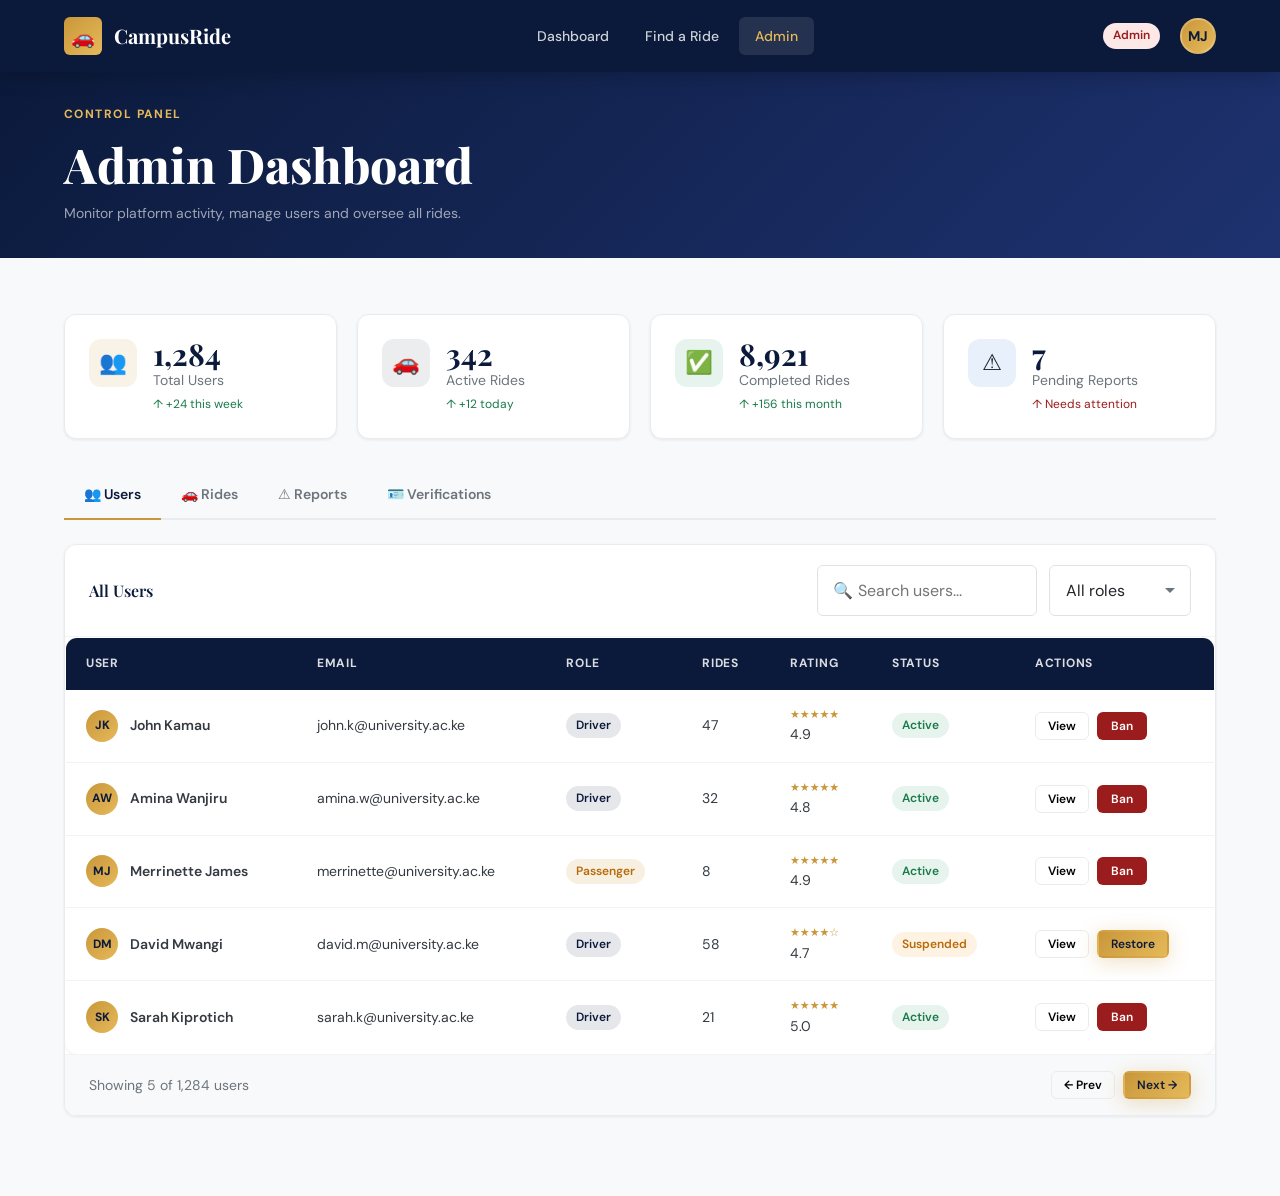
==== frontend/admin.html @ 81ff0c65 "Member 2: Add admin, ai-assistant pages and SVG assets" ====
<!doctype html>
<html lang="en">
  <head>
    <meta charset="UTF-8" />
    <meta name="viewport" content="width=device-width, initial-scale=1.0" />
    <title>Admin Panel — CampusRide</title>
    <link rel="stylesheet" href="css/base.css" />
    <link rel="stylesheet" href="css/components.css" />
    <link rel="stylesheet" href="css/pages.css" />
  </head>
  <body>
    <!-- NAVBAR -->
    <nav class="navbar solid" id="navbar">
      <div class="container nav-inner">
        <a href="index.html" class="nav-logo">
          <div class="nav-logo-icon">🚗</div>
          CampusRide
        </a>
        <div class="nav-links" id="navLinks">
          <a href="dashboard.html" class="nav-link">Dashboard</a>
          <a href="find-ride.html" class="nav-link">Find a Ride</a>
          <a href="admin.html" class="nav-link active">Admin</a>
        </div>
        <div class="nav-actions">
          <span class="badge badge-danger" style="margin-right: var(--space-2)"
            >Admin</span
          >
          <a href="profile.html" class="nav-avatar">MJ</a>
          <button class="nav-toggle" id="navToggle">
            <span></span><span></span><span></span>
          </button>
        </div>
      </div>
    </nav>

    <div
      style="
        padding-top: var(--nav-h);
        background: var(--gray-50);
        min-height: 100vh;
        padding-bottom: 80px;
      "
    >
      <!-- Admin Header -->
      <div class="admin-header">
        <div class="container">
          <p class="section-eyebrow" style="color: var(--gold-light)">
            Control Panel
          </p>
          <h1 style="color: var(--white); margin-bottom: var(--space-2)">
            Admin Dashboard
          </h1>
          <p style="color: rgba(255, 255, 255, 0.6); font-size: var(--text-sm)">
            Monitor platform activity, manage users and oversee all rides.
          </p>
        </div>
      </div>

      <div class="container" style="padding-top: var(--space-6)">
        <!-- Admin Stats -->
        <div class="admin-stats">
          <div class="stat-card animate-fade-up">
            <div class="stat-card-icon gold">👥</div>
            <div>
              <div class="stat-number">1,284</div>
              <div class="stat-label">Total Users</div>
              <div
                style="
                  font-size: var(--text-xs);
                  color: var(--success);
                  margin-top: 4px;
                "
              >
                ↑ +24 this week
              </div>
            </div>
          </div>
          <div class="stat-card animate-fade-up delay-1">
            <div class="stat-card-icon navy">🚗</div>
            <div>
              <div class="stat-number">342</div>
              <div class="stat-label">Active Rides</div>
              <div
                style="
                  font-size: var(--text-xs);
                  color: var(--success);
                  margin-top: 4px;
                "
              >
                ↑ +12 today
              </div>
            </div>
          </div>
          <div class="stat-card animate-fade-up delay-2">
            <div class="stat-card-icon green">✅</div>
            <div>
              <div class="stat-number">8,921</div>
              <div class="stat-label">Completed Rides</div>
              <div
                style="
                  font-size: var(--text-xs);
                  color: var(--success);
                  margin-top: 4px;
                "
              >
                ↑ +156 this month
              </div>
            </div>
          </div>
          <div class="stat-card animate-fade-up delay-3">
            <div class="stat-card-icon blue">⚠️</div>
            <div>
              <div class="stat-number">7</div>
              <div class="stat-label">Pending Reports</div>
              <div
                style="
                  font-size: var(--text-xs);
                  color: var(--danger);
                  margin-top: 4px;
                "
              >
                ↑ Needs attention
              </div>
            </div>
          </div>
        </div>

        <!-- Tabs -->
        <div class="tabs" style="margin-bottom: var(--space-6)">
          <button class="tab-btn active" id="tabUsers">👥 Users</button>
          <button class="tab-btn" id="tabRides">🚗 Rides</button>
          <button class="tab-btn" id="tabReports">⚠️ Reports</button>
          <button class="tab-btn" id="tabVerifications">
            🪪 Verifications
          </button>
        </div>

        <!-- USERS TABLE -->
        <div id="panelUsers">
          <div class="card animate-fade-up">
            <div class="card-header">
              <h3 style="font-size: var(--text-base); color: var(--navy)">
                All Users
              </h3>
              <div style="display: flex; gap: var(--space-3)">
                <div class="input-wrapper">
                  <span class="input-icon">🔍</span>
                  <input
                    type="text"
                    class="form-input form-input"
                    placeholder="Search users..."
                    style="padding-left: 2.5rem; width: 220px"
                  />
                </div>
                <select class="form-select" style="width: auto">
                  <option>All roles</option>
                  <option>Passengers</option>
                  <option>Drivers</option>
                  <option>Admins</option>
                </select>
              </div>
            </div>
            <div style="overflow-x: auto">
              <table class="data-table">
                <thead>
                  <tr>
                    <th>User</th>
                    <th>Email</th>
                    <th>Role</th>
                    <th>Rides</th>
                    <th>Rating</th>
                    <th>Status</th>
                    <th>Actions</th>
                  </tr>
                </thead>
                <tbody>
                  <tr>
                    <td>
                      <div
                        style="
                          display: flex;
                          align-items: center;
                          gap: var(--space-3);
                        "
                      >
                        <div class="avatar avatar-sm">JK</div>
                        <span style="font-weight: 600">John Kamau</span>
                      </div>
                    </td>
                    <td>john.k@university.ac.ke</td>
                    <td><span class="badge badge-navy">Driver</span></td>
                    <td>47</td>
                    <td>
                      <span class="stars" style="font-size: 11px">★★★★★</span>
                      4.9
                    </td>
                    <td><span class="badge badge-success">Active</span></td>
                    <td>
                      <div class="table-actions">
                        <button
                          class="btn btn-sm"
                          style="border: 1px solid var(--gray-200)"
                        >
                          View
                        </button>
                        <button class="btn btn-sm btn-danger">Ban</button>
                      </div>
                    </td>
                  </tr>
                  <tr>
                    <td>
                      <div
                        style="
                          display: flex;
                          align-items: center;
                          gap: var(--space-3);
                        "
                      >
                        <div class="avatar avatar-sm">AW</div>
                        <span style="font-weight: 600">Amina Wanjiru</span>
                      </div>
                    </td>
                    <td>amina.w@university.ac.ke</td>
                    <td><span class="badge badge-navy">Driver</span></td>
                    <td>32</td>
                    <td>
                      <span class="stars" style="font-size: 11px">★★★★★</span>
                      4.8
                    </td>
                    <td><span class="badge badge-success">Active</span></td>
                    <td>
                      <div class="table-actions">
                        <button
                          class="btn btn-sm"
                          style="border: 1px solid var(--gray-200)"
                        >
                          View
                        </button>
                        <button class="btn btn-sm btn-danger">Ban</button>
                      </div>
                    </td>
                  </tr>
                  <tr>
                    <td>
                      <div
                        style="
                          display: flex;
                          align-items: center;
                          gap: var(--space-3);
                        "
                      >
                        <div class="avatar avatar-sm">MJ</div>
                        <span style="font-weight: 600">Merrinette James</span>
                      </div>
                    </td>
                    <td>merrinette@university.ac.ke</td>
                    <td><span class="badge badge-gold">Passenger</span></td>
                    <td>8</td>
                    <td>
                      <span class="stars" style="font-size: 11px">★★★★★</span>
                      4.9
                    </td>
                    <td><span class="badge badge-success">Active</span></td>
                    <td>
                      <div class="table-actions">
                        <button
                          class="btn btn-sm"
                          style="border: 1px solid var(--gray-200)"
                        >
                          View
                        </button>
                        <button class="btn btn-sm btn-danger">Ban</button>
                      </div>
                    </td>
                  </tr>
                  <tr>
                    <td>
                      <div
                        style="
                          display: flex;
                          align-items: center;
                          gap: var(--space-3);
                        "
                      >
                        <div class="avatar avatar-sm">DM</div>
                        <span style="font-weight: 600">David Mwangi</span>
                      </div>
                    </td>
                    <td>david.m@university.ac.ke</td>
                    <td><span class="badge badge-navy">Driver</span></td>
                    <td>58</td>
                    <td>
                      <span class="stars" style="font-size: 11px">★★★★☆</span>
                      4.7
                    </td>
                    <td>
                      <span
                        class="badge badge-warning"
                        style="
                          background: var(--warning-bg);
                          color: var(--warning);
                        "
                        >Suspended</span
                      >
                    </td>
                    <td>
                      <div class="table-actions">
                        <button
                          class="btn btn-sm"
                          style="border: 1px solid var(--gray-200)"
                        >
                          View
                        </button>
                        <button class="btn btn-sm btn-primary">Restore</button>
                      </div>
                    </td>
                  </tr>
                  <tr>
                    <td>
                      <div
                        style="
                          display: flex;
                          align-items: center;
                          gap: var(--space-3);
                        "
                      >
                        <div class="avatar avatar-sm">SK</div>
                        <span style="font-weight: 600">Sarah Kiprotich</span>
                      </div>
                    </td>
                    <td>sarah.k@university.ac.ke</td>
                    <td><span class="badge badge-navy">Driver</span></td>
                    <td>21</td>
                    <td>
                      <span class="stars" style="font-size: 11px">★★★★★</span>
                      5.0
                    </td>
                    <td><span class="badge badge-success">Active</span></td>
                    <td>
                      <div class="table-actions">
                        <button
                          class="btn btn-sm"
                          style="border: 1px solid var(--gray-200)"
                        >
                          View
                        </button>
                        <button class="btn btn-sm btn-danger">Ban</button>
                      </div>
                    </td>
                  </tr>
                </tbody>
              </table>
            </div>
            <div
              class="card-footer"
              style="
                display: flex;
                align-items: center;
                justify-content: space-between;
              "
            >
              <span style="font-size: var(--text-sm); color: var(--gray-500)"
                >Showing 5 of 1,284 users</span
              >
              <div style="display: flex; gap: var(--space-2)">
                <button
                  class="btn btn-sm"
                  style="border: 1px solid var(--gray-200)"
                >
                  ← Prev
                </button>
                <button class="btn btn-sm btn-primary">Next →</button>
              </div>
            </div>
          </div>
        </div>

        <!-- RIDES TABLE -->
        <div id="panelRides" style="display: none">
          <div class="card animate-fade-up">
            <div class="card-header">
              <h3 style="font-size: var(--text-base); color: var(--navy)">
                All Rides
              </h3>
              <select class="form-select" style="width: auto">
                <option>All statuses</option>
                <option>Active</option>
                <option>Completed</option>
                <option>Cancelled</option>
              </select>
            </div>
            <div style="overflow-x: auto">
              <table class="data-table">
                <thead>
                  <tr>
                    <th>Route</th>
                    <th>Driver</th>
                    <th>Date & Time</th>
                    <th>Seats</th>
                    <th>Price</th>
                    <th>Status</th>
                    <th>Actions</th>
                  </tr>
                </thead>
                <tbody>
                  <tr>
                    <td><strong>Campus → CBD</strong></td>
                    <td>John Kamau</td>
                    <td>Dec 15 · 2:30 PM</td>
                    <td>3/4 booked</td>
                    <td>KSh 350</td>
                    <td><span class="badge badge-success">Active</span></td>
                    <td>
                      <div class="table-actions">
                        <button
                          class="btn btn-sm"
                          style="border: 1px solid var(--gray-200)"
                        >
                          View
                        </button>
                        <button class="btn btn-sm btn-danger">Cancel</button>
                      </div>
                    </td>
                  </tr>
                  <tr>
                    <td><strong>Campus → Westlands</strong></td>
                    <td>Amina Wanjiru</td>
                    <td>Dec 15 · 4:00 PM</td>
                    <td>2/2 booked</td>
                    <td>KSh 400</td>
                    <td><span class="badge badge-success">Active</span></td>
                    <td>
                      <div class="table-actions">
                        <button
                          class="btn btn-sm"
                          style="border: 1px solid var(--gray-200)"
                        >
                          View
                        </button>
                        <button class="btn btn-sm btn-danger">Cancel</button>
                      </div>
                    </td>
                  </tr>
                  <tr>
                    <td><strong>Campus → Karen</strong></td>
                    <td>David Mwangi</td>
                    <td>Dec 14 · 10:00 AM</td>
                    <td>4/4 booked</td>
                    <td>KSh 500</td>
                    <td><span class="badge badge-gray">Completed</span></td>
                    <td>
                      <div class="table-actions">
                        <button
                          class="btn btn-sm"
                          style="border: 1px solid var(--gray-200)"
                        >
                          View
                        </button>
                      </div>
                    </td>
                  </tr>
                  <tr>
                    <td><strong>Campus → Kilimani</strong></td>
                    <td>Sarah Kiprotich</td>
                    <td>Dec 13 · 1:00 PM</td>
                    <td>1/4 booked</td>
                    <td>KSh 300</td>
                    <td><span class="badge badge-danger">Cancelled</span></td>
                    <td>
                      <div class="table-actions">
                        <button
                          class="btn btn-sm"
                          style="border: 1px solid var(--gray-200)"
                        >
                          View
                        </button>
                      </div>
                    </td>
                  </tr>
                </tbody>
              </table>
            </div>
            <div
              class="card-footer"
              style="
                display: flex;
                align-items: center;
                justify-content: space-between;
              "
            >
              <span style="font-size: var(--text-sm); color: var(--gray-500)"
                >Showing 4 of 342 rides</span
              >
              <div style="display: flex; gap: var(--space-2)">
                <button
                  class="btn btn-sm"
                  style="border: 1px solid var(--gray-200)"
                >
                  ← Prev
                </button>
                <button class="btn btn-sm btn-primary">Next →</button>
              </div>
            </div>
          </div>
        </div>

        <!-- REPORTS TABLE -->
        <div id="panelReports" style="display: none">
          <div class="card animate-fade-up">
            <div class="card-header">
              <h3 style="font-size: var(--text-base); color: var(--navy)">
                User Reports
              </h3>
              <span class="badge badge-danger">7 Pending</span>
            </div>
            <div style="overflow-x: auto">
              <table class="data-table">
                <thead>
                  <tr>
                    <th>Reported User</th>
                    <th>Reported By</th>
                    <th>Reason</th>
                    <th>Date</th>
                    <th>Status</th>
                    <th>Actions</th>
                  </tr>
                </thead>
                <tbody>
                  <tr>
                    <td><strong>David Mwangi</strong></td>
                    <td>Amina W.</td>
                    <td>Late pickup — 30 mins</td>
                    <td>Dec 14, 2024</td>
                    <td>
                      <span
                        class="badge badge-warning"
                        style="
                          background: var(--warning-bg);
                          color: var(--warning);
                        "
                        >Pending</span
                      >
                    </td>
                    <td>
                      <div class="table-actions">
                        <button class="btn btn-sm btn-primary">Review</button>
                        <button
                          class="btn btn-sm"
                          style="border: 1px solid var(--gray-200)"
                        >
                          Dismiss
                        </button>
                      </div>
                    </td>
                  </tr>
                  <tr>
                    <td><strong>Unknown Driver</strong></td>
                    <td>Sarah K.</td>
                    <td>No show — cancelled last minute</td>
                    <td>Dec 12, 2024</td>
                    <td>
                      <span
                        class="badge badge-warning"
                        style="
                          background: var(--warning-bg);
                          color: var(--warning);
                        "
                        >Pending</span
                      >
                    </td>
                    <td>
                      <div class="table-actions">
                        <button class="btn btn-sm btn-primary">Review</button>
                        <button
                          class="btn btn-sm"
                          style="border: 1px solid var(--gray-200)"
                        >
                          Dismiss
                        </button>
                      </div>
                    </td>
                  </tr>
                  <tr>
                    <td><strong>Brian Otieno</strong></td>
                    <td>Merrinette J.</td>
                    <td>Inappropriate behaviour</td>
                    <td>Dec 10, 2024</td>
                    <td><span class="badge badge-success">Resolved</span></td>
                    <td>
                      <div class="table-actions">
                        <button
                          class="btn btn-sm"
                          style="border: 1px solid var(--gray-200)"
                        >
                          View
                        </button>
                      </div>
                    </td>
                  </tr>
                </tbody>
              </table>
            </div>
          </div>
        </div>

        <!-- VERIFICATIONS TABLE -->
        <div id="panelVerifications" style="display: none">
          <div class="card animate-fade-up">
            <div class="card-header">
              <h3 style="font-size: var(--text-base); color: var(--navy)">
                Driver Verifications
              </h3>
              <span class="badge badge-gold">3 Pending</span>
            </div>
            <div style="overflow-x: auto">
              <table class="data-table">
                <thead>
                  <tr>
                    <th>Driver</th>
                    <th>License No.</th>
                    <th>Vehicle</th>
                    <th>Submitted</th>
                    <th>Status</th>
                    <th>Actions</th>
                  </tr>
                </thead>
                <tbody>
                  <tr>
                    <td>
                      <div
                        style="
                          display: flex;
                          align-items: center;
                          gap: var(--space-3);
                        "
                      >
                        <div class="avatar avatar-sm">FN</div>
                        <span style="font-weight: 600">Faith Njeri</span>
                      </div>
                    </td>
                    <td>DL-2024-8821</td>
                    <td>Toyota Axio · White</td>
                    <td>Dec 14, 2024</td>
                    <td>
                      <span
                        class="badge badge-warning"
                        style="
                          background: var(--warning-bg);
                          color: var(--warning);
                        "
                        >Pending</span
                      >
                    </td>
                    <td>
                      <div class="table-actions">
                        <button class="btn btn-sm btn-primary">Approve</button>
                        <button class="btn btn-sm btn-danger">Reject</button>
                      </div>
                    </td>
                  </tr>
                  <tr>
                    <td>
                      <div
                        style="
                          display: flex;
                          align-items: center;
                          gap: var(--space-3);
                        "
                      >
                        <div class="avatar avatar-sm">BO</div>
                        <span style="font-weight: 600">Brian Otieno</span>
                      </div>
                    </td>
                    <td>DL-2023-4412</td>
                    <td>Subaru Forester · Silver</td>
                    <td>Dec 13, 2024</td>
                    <td>
                      <span
                        class="badge badge-warning"
                        style="
                          background: var(--warning-bg);
                          color: var(--warning);
                        "
                        >Pending</span
                      >
                    </td>
                    <td>
                      <div class="table-actions">
                        <button class="btn btn-sm btn-primary">Approve</button>
                        <button class="btn btn-sm btn-danger">Reject</button>
                      </div>
                    </td>
                  </tr>
                  <tr>
                    <td>
                      <div
                        style="
                          display: flex;
                          align-items: center;
                          gap: var(--space-3);
                        "
                      >
                        <div class="avatar avatar-sm">JK</div>
                        <span style="font-weight: 600">John Kamau</span>
                      </div>
                    </td>
                    <td>DL-2022-1103</td>
                    <td>Toyota Vitz · White</td>
                    <td>Dec 01, 2024</td>
                    <td><span class="badge badge-success">Approved</span></td>
                    <td>
                      <div class="table-actions">
                        <button
                          class="btn btn-sm"
                          style="border: 1px solid var(--gray-200)"
                        >
                          View
                        </button>
                      </div>
                    </td>
                  </tr>
                </tbody>
              </table>
            </div>
          </div>
        </div>
      </div>
    </div>

    <script>
      // Mobile nav
      document.getElementById("navToggle").addEventListener("click", () => {
        document.getElementById("navLinks").classList.toggle("open");
      });

      // Tab switching
      const adminTabs = [
        { btn: "tabUsers", panel: "panelUsers" },
        { btn: "tabRides", panel: "panelRides" },
        { btn: "tabReports", panel: "panelReports" },
        { btn: "tabVerifications", panel: "panelVerifications" },
      ];

      adminTabs.forEach(({ btn, panel }) => {
        document.getElementById(btn).addEventListener("click", () => {
          adminTabs.forEach((t) => {
            document.getElementById(t.btn).classList.remove("active");
            document.getElementById(t.panel).style.display = "none";
          });
          document.getElementById(btn).classList.add("active");
          document.getElementById(panel).style.display = "block";
        });
      });

      // Member 1 handles real admin data and actions
      console.log("admin.js will load real platform data here");
    </script>
  </body>
</html>
---- frontend/css/base.css ----
@import url('https://fonts.googleapis.com/css2?family=Playfair+Display:wght@600;700;800&family=DM+Sans:wght@300;400;500;600&display=swap');

:root {
  --navy:       #0B1A3B;
  --navy-mid:   #142452;
  --navy-light: #1E3270;
  --gold:       #C9973A;
  --gold-light: #E5B95A;
  --gold-pale:  #F5DFA0;
  --cream:      #FAF7F0;
  --white:      #FFFFFF;
  --gray-50:    #F8F9FA;
  --gray-100:   #F1F3F5;
  --gray-200:   #E9ECEF;
  --gray-300:   #DEE2E6;
  --gray-400:   #ADB5BD;
  --gray-500:   #6C757D;
  --gray-600:   #495057;
  --gray-700:   #343A40;
  --gray-800:   #212529;
  --success:    #1A7A4A;
  --success-bg: #E6F4ED;
  --warning:    #B8690A;
  --warning-bg: #FEF3E2;
  --danger:     #9B1C1C;
  --danger-bg:  #FDE8E8;
  --info:       #1E4D8C;
  --info-bg:    #E8F0FB;
  --font-display: 'Playfair Display', Georgia, serif;
  --font-body:    'DM Sans', system-ui, sans-serif;
  --text-xs:   0.75rem;
  --text-sm:   0.875rem;
  --text-base: 1rem;
  --text-lg:   1.125rem;
  --text-xl:   1.25rem;
  --text-2xl:  1.5rem;
  --text-3xl:  1.875rem;
  --text-4xl:  2.25rem;
  --text-5xl:  3rem;
  --space-1:  0.25rem;
  --space-2:  0.5rem;
  --space-3:  0.75rem;
  --space-4:  1rem;
  --space-5:  1.25rem;
  --space-6:  1.5rem;
  --space-8:  2rem;
  --space-10: 2.5rem;
  --space-12: 3rem;
  --space-16: 4rem;
  --space-20: 5rem;
  --radius-sm:   6px;
  --radius:      12px;
  --radius-lg:   20px;
  --radius-xl:   32px;
  --radius-full: 9999px;
  --shadow-sm:  0 1px 3px rgba(11,26,59,0.08);
  --shadow:     0 4px 16px rgba(11,26,59,0.10);
  --shadow-md:  0 8px 28px rgba(11,26,59,0.14);
  --shadow-lg:  0 20px 48px rgba(11,26,59,0.18);
  --shadow-gold: 0 4px 20px rgba(201,151,58,0.30);
  --ease:      cubic-bezier(0.4, 0, 0.2, 1);
  --ease-out:  cubic-bezier(0, 0, 0.2, 1);
  --duration:    200ms;
  --duration-md: 300ms;
  --max-w: 1200px;
  --nav-h: 72px;
}

*, *::before, *::after {
  box-sizing: border-box;
  margin: 0;
  padding: 0;
}

html {
  font-size: 16px;
  scroll-behavior: smooth;
}

body {
  font-family: var(--font-body);
  font-size: var(--text-base);
  line-height: 1.6;
  color: var(--gray-800);
  background: var(--cream);
  -webkit-font-smoothing: antialiased;
}

img, svg { display: block; max-width: 100%; }
a { color: inherit; text-decoration: none; }
button { cursor: pointer; border: none; background: none; font: inherit; }
input, textarea, select { font: inherit; }
ul, ol { list-style: none; }

h1, h2, h3, h4, h5 {
  font-family: var(--font-display);
  line-height: 1.2;
  color: var(--navy);
}

h1 { font-size: clamp(2rem, 5vw, var(--text-5xl)); font-weight: 800; }
h2 { font-size: clamp(1.5rem, 3vw, var(--text-3xl)); font-weight: 700; }
h3 { font-size: var(--text-xl); font-weight: 600; }
h4 { font-size: var(--text-lg); font-weight: 600; }
p  { color: var(--gray-600); line-height: 1.7; }

.container {
  width: 100%;
  max-width: var(--max-w);
  margin-inline: auto;
  padding-inline: var(--space-6);
}

.container-sm {
  max-width: 680px;
  margin-inline: auto;
  padding-inline: var(--space-6);
}

.page-body {
  padding-top: var(--nav-h);
  min-height: 100vh;
}

.section { padding-block: var(--space-16); }

.grid-2 { display: grid; grid-template-columns: repeat(2, 1fr); gap: var(--space-6); }
.grid-3 { display: grid; grid-template-columns: repeat(3, 1fr); gap: var(--space-6); }
.grid-4 { display: grid; grid-template-columns: repeat(4, 1fr); gap: var(--space-6); }

.flex         { display: flex; }
.flex-center  { display: flex; align-items: center; justify-content: center; }
.flex-between { display: flex; align-items: center; justify-content: space-between; }
.flex-col     { display: flex; flex-direction: column; }
.gap-2  { gap: var(--space-2); }
.gap-3  { gap: var(--space-3); }
.gap-4  { gap: var(--space-4); }
.gap-6  { gap: var(--space-6); }
.gap-8  { gap: var(--space-8); }

.hidden  { display: none !important; }
.mb-4    { margin-bottom: var(--space-4); }
.mb-6    { margin-bottom: var(--space-6); }
.mb-8    { margin-bottom: var(--space-8); }
.mt-4    { margin-top: var(--space-4); }
.mt-6    { margin-top: var(--space-6); }
.mt-8    { margin-top: var(--space-8); }

.bg-navy  { background: var(--navy); color: var(--white); }
.bg-cream { background: var(--cream); }
.bg-white { background: var(--white); }

.navy-texture {
  background:
    radial-gradient(ellipse at 20% 50%, rgba(201,151,58,0.08) 0%, transparent 60%),
    var(--navy);
}

.divider {
  height: 1px;
  background: var(--gray-200);
  border: none;
  margin-block: var(--space-6);
}

.divider-gold {
  height: 2px;
  width: 60px;
  background: linear-gradient(90deg, var(--gold), var(--gold-light));
  border: none;
  border-radius: var(--radius-full);
}

::-webkit-scrollbar { width: 6px; }
::-webkit-scrollbar-track { background: var(--gray-100); }
::-webkit-scrollbar-thumb { background: var(--gray-300); border-radius: 3px; }
::-webkit-scrollbar-thumb:hover { background: var(--gold); }

@keyframes fadeUp {
  from { opacity: 0; transform: translateY(20px); }
  to   { opacity: 1; transform: translateY(0); }
}
@keyframes fadeIn {
  from { opacity: 0; }
  to   { opacity: 1; }
}
@keyframes shimmer {
  0%   { background-position: -200% 0; }
  100% { background-position:  200% 0; }
}
@keyframes pulse-gold {
  0%, 100% { box-shadow: 0 0 0 0 rgba(201,151,58,0.4); }
  50%       { box-shadow: 0 0 0 8px rgba(201,151,58,0); }
}
@keyframes spin { to { transform: rotate(360deg); } }

.animate-fade-up { animation: fadeUp 0.5s var(--ease-out) both; }
.animate-fade-in { animation: fadeIn 0.4s var(--ease-out) both; }
.delay-1 { animation-delay: 0.1s; }
.delay-2 { animation-delay: 0.2s; }
.delay-3 { animation-delay: 0.3s; }
.delay-4 { animation-delay: 0.4s; }

.text-navy   { color: var(--navy); }
.text-gold   { color: var(--gold); }
.text-muted  { color: var(--gray-500); }
.text-sm     { font-size: var(--text-sm); }
.text-xs     { font-size: var(--text-xs); }
.text-center { text-align: center; }

@media (max-width: 1024px) {
  .grid-4 { grid-template-columns: repeat(2, 1fr); }
  .grid-3 { grid-template-columns: repeat(2, 1fr); }
}
@media (max-width: 768px) {
  :root { --nav-h: 64px; }
  .container { padding-inline: var(--space-4); }
  .grid-2, .grid-3, .grid-4 { grid-template-columns: 1fr; }
  .section { padding-block: var(--space-10); }
}
@media (max-width: 480px) {
  .container { padding-inline: var(--space-3); }
}
---- frontend/css/components.css ----
@import url('https://fonts.googleapis.com/css2?family=Playfair+Display:wght@600;700;800&family=DM+Sans:wght@300;400;500;600&display=swap');

/* ── Navigation ─────────────────────────────────────────────── */
.navbar {
  position: fixed;
  top: 0; left: 0; right: 0;
  height: var(--nav-h);
  z-index: 1000;
  transition: background var(--duration-md) var(--ease),
              box-shadow var(--duration-md) var(--ease);
}

.navbar.scrolled,
.navbar.solid {
  background: var(--navy);
  box-shadow: 0 2px 20px rgba(0,0,0,0.25);
}

.navbar.transparent { background: transparent; }

.nav-inner {
  height: 100%;
  display: flex;
  align-items: center;
  justify-content: space-between;
  gap: var(--space-6);
}

.nav-logo {
  display: flex;
  align-items: center;
  gap: var(--space-3);
  color: var(--white);
  font-family: var(--font-display);
  font-size: var(--text-xl);
  font-weight: 700;
  white-space: nowrap;
}

.nav-logo-icon {
  width: 38px;
  height: 38px;
  background: linear-gradient(135deg, var(--gold), var(--gold-light));
  border-radius: var(--radius-sm);
  display: flex;
  align-items: center;
  justify-content: center;
  font-size: 1.2rem;
  flex-shrink: 0;
}

.nav-links {
  display: flex;
  align-items: center;
  gap: var(--space-1);
}

.nav-link {
  color: rgba(255,255,255,0.80);
  font-size: var(--text-sm);
  font-weight: 500;
  padding: var(--space-2) var(--space-4);
  border-radius: var(--radius-sm);
  transition: color var(--duration) var(--ease),
              background var(--duration) var(--ease);
}

.nav-link:hover,
.nav-link.active {
  color: var(--white);
  background: rgba(255,255,255,0.10);
}

.nav-link.active { color: var(--gold-light); }

.nav-actions {
  display: flex;
  align-items: center;
  gap: var(--space-3);
}

.nav-avatar {
  width: 36px;
  height: 36px;
  border-radius: var(--radius-full);
  background: linear-gradient(135deg, var(--gold), var(--gold-light));
  border: 2px solid rgba(255,255,255,0.2);
  display: flex;
  align-items: center;
  justify-content: center;
  color: var(--navy);
  font-weight: 700;
  font-size: var(--text-sm);
  cursor: pointer;
}

.nav-toggle {
  display: none;
  flex-direction: column;
  gap: 5px;
  cursor: pointer;
  padding: var(--space-2);
}

.nav-toggle span {
  display: block;
  width: 24px;
  height: 2px;
  background: var(--white);
  border-radius: 2px;
  transition: transform var(--duration-md) var(--ease);
}

@media (max-width: 768px) {
  .nav-toggle { display: flex; }
  .nav-links {
    display: none;
    position: absolute;
    top: var(--nav-h);
    left: 0; right: 0;
    background: var(--navy-mid);
    flex-direction: column;
    align-items: stretch;
    padding: var(--space-4);
    gap: var(--space-1);
    border-top: 1px solid rgba(255,255,255,0.1);
  }
  .nav-links.open { display: flex; }
  .nav-link { padding: var(--space-3) var(--space-4); }
}

/* ── Buttons ────────────────────────────────────────────────── */
.btn {
  display: inline-flex;
  align-items: center;
  justify-content: center;
  gap: var(--space-2);
  padding: 0.625rem var(--space-5);
  border-radius: var(--radius-sm);
  font-size: var(--text-sm);
  font-weight: 600;
  font-family: var(--font-body);
  line-height: 1;
  transition: all var(--duration) var(--ease);
  white-space: nowrap;
  cursor: pointer;
  border: 2px solid transparent;
}

.btn:disabled { opacity: 0.5; cursor: not-allowed; }

.btn-primary {
  background: linear-gradient(135deg, var(--gold) 0%, var(--gold-light) 100%);
  color: var(--navy);
  box-shadow: var(--shadow-gold);
}

.btn-primary:hover {
  transform: translateY(-1px);
  box-shadow: 0 6px 24px rgba(201,151,58,0.45);
}

.btn-secondary {
  background: transparent;
  color: var(--navy);
  border-color: var(--navy);
}

.btn-secondary:hover {
  background: var(--navy);
  color: var(--white);
}

.btn-ghost {
  background: rgba(255,255,255,0.10);
  color: var(--white);
  border-color: rgba(255,255,255,0.25);
}

.btn-ghost:hover {
  background: rgba(255,255,255,0.18);
  border-color: rgba(255,255,255,0.50);
}

.btn-danger {
  background: var(--danger);
  color: var(--white);
}

.btn-danger:hover { background: #7B1616; }

.btn-sm  { padding: 0.375rem var(--space-3); font-size: var(--text-xs); }
.btn-lg  { padding: 0.875rem var(--space-8); font-size: var(--text-base); }
.btn-block { width: 100%; }

/* ── Cards ──────────────────────────────────────────────────── */
.card {
  background: var(--white);
  border-radius: var(--radius);
  border: 1px solid var(--gray-200);
  box-shadow: var(--shadow-sm);
  overflow: hidden;
  transition: box-shadow var(--duration-md) var(--ease),
              transform var(--duration-md) var(--ease);
}

.card:hover {
  box-shadow: var(--shadow-md);
  transform: translateY(-2px);
}

.card-body   { padding: var(--space-6); }

.card-header {
  padding: var(--space-5) var(--space-6);
  border-bottom: 1px solid var(--gray-100);
  display: flex;
  align-items: center;
  justify-content: space-between;
  gap: var(--space-4);
}

.card-footer {
  padding: var(--space-4) var(--space-6);
  border-top: 1px solid var(--gray-100);
  background: var(--gray-50);
}

.ride-card {
  background: var(--white);
  border-radius: var(--radius);
  border: 1px solid var(--gray-200);
  box-shadow: var(--shadow-sm);
  overflow: hidden;
  transition: all var(--duration-md) var(--ease);
  cursor: pointer;
}

.ride-card:hover {
  box-shadow: var(--shadow-md);
  transform: translateY(-3px);
  border-color: var(--gold-pale);
}

.ride-card-header {
  background: linear-gradient(135deg, var(--navy) 0%, var(--navy-light) 100%);
  padding: var(--space-5) var(--space-6);
  color: var(--white);
}

.ride-card-body   { padding: var(--space-5) var(--space-6); }

.ride-card-footer {
  padding: var(--space-4) var(--space-6);
  border-top: 1px solid var(--gray-100);
  display: flex;
  align-items: center;
  justify-content: space-between;
}

.route-display {
  display: flex;
  align-items: center;
  gap: var(--space-3);
}

.route-line {
  flex: 1;
  height: 2px;
  background: repeating-linear-gradient(
    90deg,
    rgba(255,255,255,0.4) 0, rgba(255,255,255,0.4) 4px,
    transparent 4px, transparent 8px
  );
}

.route-label {
  font-size: var(--text-sm);
  font-weight: 600;
  color: var(--white);
}

/* ── Forms ──────────────────────────────────────────────────── */
.form-group {
  display: flex;
  flex-direction: column;
  gap: var(--space-2);
  margin-bottom: var(--space-5);
}

.form-label {
  font-size: var(--text-sm);
  font-weight: 600;
  color: var(--gray-700);
}

.form-label .required { color: var(--danger); font-size: var(--text-xs); }

.form-input,
.form-select,
.form-textarea {
  width: 100%;
  padding: 0.75rem var(--space-4);
  border: 1.5px solid var(--gray-300);
  border-radius: var(--radius-sm);
  font-size: var(--text-base);
  color: var(--gray-800);
  background: var(--white);
  transition: border-color var(--duration) var(--ease),
              box-shadow var(--duration) var(--ease);
  outline: none;
}

.form-input:focus,
.form-select:focus,
.form-textarea:focus {
  border-color: var(--gold);
  box-shadow: 0 0 0 3px rgba(201,151,58,0.15);
}

.form-input.error { border-color: var(--danger); }

.form-textarea { resize: vertical; min-height: 100px; }

.form-select {
  appearance: none;
  background-image: url("data:image/svg+xml,%3Csvg xmlns='http://www.w3.org/2000/svg' width='12' height='12' viewBox='0 0 12 12'%3E%3Cpath fill='%236C757D' d='M6 8L1 3h10z'/%3E%3C/svg%3E");
  background-repeat: no-repeat;
  background-position: right 14px center;
  padding-right: 2.5rem;
  cursor: pointer;
}

.form-hint  { font-size: var(--text-xs); color: var(--gray-500); }
.form-error { font-size: var(--text-xs); color: var(--danger); }

.input-wrapper { position: relative; }

.input-icon {
  position: absolute;
  left: var(--space-4);
  top: 50%;
  transform: translateY(-50%);
  color: var(--gray-400);
  pointer-events: none;
}

.input-wrapper .form-input { padding-left: 2.75rem; }

.form-check {
  display: flex;
  align-items: flex-start;
  gap: var(--space-3);
  cursor: pointer;
}

.form-check input[type="checkbox"],
.form-check input[type="radio"] {
  width: 18px;
  height: 18px;
  accent-color: var(--gold);
  cursor: pointer;
  flex-shrink: 0;
  margin-top: 2px;
}

.form-check-label { font-size: var(--text-sm); color: var(--gray-700); }

.form-row {
  display: grid;
  grid-template-columns: 1fr 1fr;
  gap: var(--space-4);
}

@media (max-width: 540px) {
  .form-row { grid-template-columns: 1fr; }
}

/* ── Badges ─────────────────────────────────────────────────── */
.badge {
  display: inline-flex;
  align-items: center;
  gap: 4px;
  padding: 3px 10px;
  border-radius: var(--radius-full);
  font-size: var(--text-xs);
  font-weight: 600;
  white-space: nowrap;
}

.badge-gold    { background: rgba(201,151,58,0.15); color: var(--warning); }
.badge-navy    { background: rgba(11,26,59,0.10);   color: var(--navy); }
.badge-success { background: var(--success-bg);     color: var(--success); }
.badge-danger  { background: var(--danger-bg);      color: var(--danger); }
.badge-gray    { background: var(--gray-100);        color: var(--gray-600); }
.badge-info    { background: var(--info-bg);         color: var(--info); }

/* ── Alerts ─────────────────────────────────────────────────── */
.alert {
  padding: var(--space-4) var(--space-5);
  border-radius: var(--radius-sm);
  border-left: 4px solid;
  display: flex;
  align-items: flex-start;
  gap: var(--space-3);
  font-size: var(--text-sm);
}

.alert-success { background: var(--success-bg); border-color: var(--success); color: var(--success); }
.alert-warning { background: var(--warning-bg); border-color: var(--warning); color: var(--warning); }
.alert-danger  { background: var(--danger-bg);  border-color: var(--danger);  color: var(--danger); }
.alert-info    { background: var(--info-bg);     border-color: var(--info);    color: var(--info); }

/* ── Avatar ─────────────────────────────────────────────────── */
.avatar {
  border-radius: var(--radius-full);
  background: linear-gradient(135deg, var(--gold), var(--gold-light));
  display: flex;
  align-items: center;
  justify-content: center;
  font-weight: 700;
  color: var(--navy);
  flex-shrink: 0;
  overflow: hidden;
}

.avatar-sm { width: 32px;  height: 32px;  font-size: var(--text-xs); }
.avatar-md { width: 44px;  height: 44px;  font-size: var(--text-sm); }
.avatar-lg { width: 64px;  height: 64px;  font-size: var(--text-xl); }
.avatar-xl { width: 96px;  height: 96px;  font-size: var(--text-3xl); }
.avatar img { width: 100%; height: 100%; object-fit: cover; }

/* ── Stars ──────────────────────────────────────────────────── */
.stars { display: flex; gap: 2px; color: var(--gold); font-size: var(--text-sm); }
.star-empty { color: var(--gray-300); }

/* ── Tabs ───────────────────────────────────────────────────── */
.tabs {
  display: flex;
  border-bottom: 2px solid var(--gray-200);
  margin-bottom: var(--space-6);
}

.tab-btn {
  padding: var(--space-3) var(--space-5);
  font-size: var(--text-sm);
  font-weight: 600;
  color: var(--gray-500);
  border-bottom: 2px solid transparent;
  margin-bottom: -2px;
  transition: all var(--duration) var(--ease);
  background: none;
  cursor: pointer;
}

.tab-btn:hover  { color: var(--navy); }
.tab-btn.active { color: var(--navy); border-bottom-color: var(--gold); }

/* ── Progress ───────────────────────────────────────────────── */
.progress {
  height: 8px;
  background: var(--gray-200);
  border-radius: var(--radius-full);
  overflow: hidden;
}

.progress-bar {
  height: 100%;
  background: linear-gradient(90deg, var(--gold), var(--gold-light));
  border-radius: var(--radius-full);
  transition: width 0.6s var(--ease);
}

/* ── Empty State ────────────────────────────────────────────── */
.empty-state {
  text-align: center;
  padding: var(--space-16) var(--space-8);
  color: var(--gray-500);
}

.empty-state-icon { font-size: 3rem; margin-bottom: var(--space-4); opacity: 0.5; }
.empty-state h3   { color: var(--gray-600); margin-bottom: var(--space-2); }

/* ── Skeleton ───────────────────────────────────────────────── */
.skeleton {
  background: linear-gradient(90deg, var(--gray-200) 25%, var(--gray-100) 50%, var(--gray-200) 75%);
  background-size: 200% 100%;
  animation: shimmer 1.5s infinite;
  border-radius: var(--radius-sm);
}

/* ── Toast ──────────────────────────────────────────────────── */
.toast-container {
  position: fixed;
  bottom: var(--space-6);
  right: var(--space-6);
  display: flex;
  flex-direction: column;
  gap: var(--space-3);
  z-index: 9999;
}

.toast {
  background: var(--gray-800);
  color: var(--white);
  padding: var(--space-4) var(--space-5);
  border-radius: var(--radius);
  box-shadow: var(--shadow-lg);
  display: flex;
  align-items: center;
  gap: var(--space-3);
  font-size: var(--text-sm);
  min-width: 280px;
  animation: fadeUp 0.3s var(--ease-out);
}

.toast-success { border-left: 4px solid var(--success); }
.toast-error   { border-left: 4px solid var(--danger); }
.toast-info    { border-left: 4px solid var(--gold); }

/* ── Modal ──────────────────────────────────────────────────── */
.modal-overlay {
  position: fixed;
  inset: 0;
  background: rgba(11,26,59,0.6);
  backdrop-filter: blur(4px);
  z-index: 2000;
  display: flex;
  align-items: center;
  justify-content: center;
  padding: var(--space-4);
  animation: fadeIn 0.2s var(--ease-out);
}

.modal {
  background: var(--white);
  border-radius: var(--radius-lg);
  box-shadow: var(--shadow-lg);
  width: 100%;
  max-width: 520px;
  max-height: 90vh;
  overflow-y: auto;
  animation: fadeUp 0.3s var(--ease-out);
}

.modal-header {
  padding: var(--space-6);
  border-bottom: 1px solid var(--gray-100);
  display: flex;
  align-items: center;
  justify-content: space-between;
}

.modal-body   { padding: var(--space-6); }

.modal-footer {
  padding: var(--space-5) var(--space-6);
  border-top: 1px solid var(--gray-100);
  display: flex;
  justify-content: flex-end;
  gap: var(--space-3);
}

.modal-close {
  width: 32px;
  height: 32px;
  border-radius: var(--radius-full);
  display: flex;
  align-items: center;
  justify-content: center;
  color: var(--gray-500);
  cursor: pointer;
  font-size: 1.25rem;
}

.modal-close:hover { background: var(--gray-100); }

/* ── Info Row ───────────────────────────────────────────────── */
.info-row {
  display: flex;
  align-items: center;
  gap: var(--space-3);
  padding: var(--space-3) 0;
  border-bottom: 1px solid var(--gray-100);
}

.info-row:last-child { border-bottom: none; }

.info-icon {
  width: 36px;
  height: 36px;
  border-radius: var(--radius-sm);
  background: var(--cream);
  display: flex;
  align-items: center;
  justify-content: center;
  font-size: 1rem;
  flex-shrink: 0;
}

.info-label { font-size: var(--text-xs); color: var(--gray-400); }
.info-value { font-size: var(--text-sm); font-weight: 600; color: var(--gray-800); }

/* ── Map ────────────────────────────────────────────────────── */
.map-container {
  width: 100%;
  height: 320px;
  background: var(--gray-100);
  border-radius: var(--radius);
  overflow: hidden;
  position: relative;
  border: 1px solid var(--gray-200);
}

.map-placeholder {
  width: 100%;
  height: 100%;
  display: flex;
  align-items: center;
  justify-content: center;
  flex-direction: column;
  gap: var(--space-3);
  color: var(--gray-400);
  font-size: var(--text-sm);
}

/* ── Seat Selector ──────────────────────────────────────────── */
.seat-grid { display: flex; gap: var(--space-2); flex-wrap: wrap; }

.seat {
  width: 40px;
  height: 40px;
  border-radius: var(--radius-sm);
  border: 2px solid var(--gray-300);
  display: flex;
  align-items: center;
  justify-content: center;
  font-size: var(--text-xs);
  font-weight: 600;
  cursor: pointer;
  transition: all var(--duration) var(--ease);
  background: var(--white);
  color: var(--gray-600);
}

.seat.available:hover,
.seat.selected {
  border-color: var(--gold);
  background: var(--gold);
  color: var(--navy);
}

.seat.booked {
  background: var(--gray-100);
  border-color: var(--gray-200);
  color: var(--gray-400);
  cursor: not-allowed;
}

/* ── Footer ─────────────────────────────────────────────────── */
.footer {
  background: var(--navy);
  color: rgba(255,255,255,0.7);
  padding: var(--space-12) 0 var(--space-6);
}

.footer-grid {
  display: grid;
  grid-template-columns: 2fr 1fr 1fr 1fr;
  gap: var(--space-10);
  padding-bottom: var(--space-10);
  border-bottom: 1px solid rgba(255,255,255,0.1);
  margin-bottom: var(--space-6);
}

.footer-brand p {
  color: rgba(255,255,255,0.6);
  font-size: var(--text-sm);
  margin-top: var(--space-3);
  max-width: 280px;
}

.footer-col h4 {
  color: var(--white);
  font-size: var(--text-sm);
  font-weight: 700;
  letter-spacing: 0.05em;
  text-transform: uppercase;
  margin-bottom: var(--space-4);
}

.footer-col a {
  display: block;
  color: rgba(255,255,255,0.6);
  font-size: var(--text-sm);
  padding: var(--space-1) 0;
  transition: color var(--duration) var(--ease);
}

.footer-col a:hover { color: var(--gold-light); }

.footer-bottom {
  display: flex;
  align-items: center;
  justify-content: space-between;
  font-size: var(--text-xs);
  color: rgba(255,255,255,0.4);
}

@media (max-width: 768px) {
  .footer-grid { grid-template-columns: 1fr 1fr; gap: var(--space-8); }
  .footer-brand { grid-column: 1 / -1; }
  .footer-bottom { flex-direction: column; gap: var(--space-2); text-align: center; }
}

@media (max-width: 480px) {
  .footer-grid { grid-template-columns: 1fr; }
}

/* ── Typing Indicator (AI Chat) ─────────────────────────────── */
.typing-indicator {
  display: flex;
  gap: 5px;
  padding: var(--space-4) var(--space-5);
  background: var(--white);
  border: 1px solid var(--gray-200);
  border-radius: 4px var(--radius) var(--radius) var(--radius);
  width: fit-content;
  box-shadow: var(--shadow-sm);
}

.typing-dot {
  width: 8px;
  height: 8px;
  background: var(--gold);
  border-radius: 50%;
  animation: typingBounce 1.2s infinite;
}

.typing-dot:nth-child(2) { animation-delay: 0.2s; }
.typing-dot:nth-child(3) { animation-delay: 0.4s; }

@keyframes typingBounce {
  0%, 80%, 100% { transform: translateY(0); opacity: 0.5; }
  40%            { transform: translateY(-6px); opacity: 1; }
}
---- frontend/css/pages.css ----
/* ══════════════════════════════════════════════════════════════
   LANDING PAGE (index.html)
══════════════════════════════════════════════════════════════ */
.hero {
  min-height: 100vh;
  background:
    radial-gradient(ellipse at 15% 60%, rgba(201,151,58,0.12) 0%, transparent 55%),
    radial-gradient(ellipse at 85% 20%, rgba(30,50,112,0.6) 0%, transparent 50%),
    linear-gradient(160deg, var(--navy) 0%, var(--navy-mid) 60%, var(--navy-light) 100%);
  display: flex;
  align-items: center;
  position: relative;
  overflow: hidden;
}

.hero::before {
  content: '';
  position: absolute;
  inset: 0;
  background-image: radial-gradient(circle at 1px 1px, rgba(255,255,255,0.04) 1px, transparent 0);
  background-size: 40px 40px;
  pointer-events: none;
}

.hero-content {
  position: relative;
  z-index: 1;
  padding: 120px 0 80px;
}

.hero-eyebrow {
  display: inline-flex;
  align-items: center;
  gap: var(--space-2);
  background: rgba(201,151,58,0.15);
  border: 1px solid rgba(201,151,58,0.3);
  color: var(--gold-light);
  font-size: var(--text-sm);
  font-weight: 600;
  padding: 6px 16px;
  border-radius: var(--radius-full);
  margin-bottom: var(--space-6);
}

.hero h1 {
  color: var(--white);
  max-width: 640px;
  margin-bottom: var(--space-6);
}

.hero h1 .accent {
  color: var(--gold-light);
  font-style: italic;
}

.hero-desc {
  color: rgba(255,255,255,0.72);
  font-size: var(--text-lg);
  max-width: 500px;
  margin-bottom: var(--space-8);
  line-height: 1.7;
}

.hero-actions {
  display: flex;
  gap: var(--space-4);
  flex-wrap: wrap;
  margin-bottom: var(--space-16);
}

.hero-stats {
  display: flex;
  gap: var(--space-10);
  flex-wrap: wrap;
}

.hero-stat-num {
  font-family: var(--font-display);
  font-size: var(--text-3xl);
  font-weight: 800;
  color: var(--gold-light);
  line-height: 1;
}

.hero-stat-label {
  font-size: var(--text-sm);
  color: rgba(255,255,255,0.55);
  margin-top: 4px;
}

.hero-visual {
  position: absolute;
  right: 0;
  top: 50%;
  transform: translateY(-50%);
  width: 42%;
  display: flex;
  flex-direction: column;
  gap: var(--space-4);
  padding-right: var(--space-8);
}

.hero-card {
  background: rgba(255,255,255,0.07);
  backdrop-filter: blur(12px);
  border: 1px solid rgba(255,255,255,0.12);
  border-radius: var(--radius);
  padding: var(--space-5);
  animation: fadeUp 0.6s var(--ease-out) both;
}

.hero-card:nth-child(1) { animation-delay: 0.3s; margin-left: var(--space-8); }
.hero-card:nth-child(2) { animation-delay: 0.5s; }
.hero-card:nth-child(3) { animation-delay: 0.7s; margin-left: var(--space-8); }

.features-section {
  padding: var(--space-20) 0;
  background: var(--white);
}

.section-header {
  text-align: center;
  max-width: 560px;
  margin: 0 auto var(--space-12);
}

.section-eyebrow {
  font-size: var(--text-xs);
  font-weight: 700;
  letter-spacing: 0.12em;
  text-transform: uppercase;
  color: var(--gold);
  margin-bottom: var(--space-3);
}

.feature-card {
  padding: var(--space-8);
  border-radius: var(--radius-lg);
  background: var(--gray-50);
  border: 1px solid var(--gray-200);
  transition: all var(--duration-md) var(--ease);
}

.feature-card:hover {
  background: var(--white);
  border-color: var(--gold-pale);
  box-shadow: var(--shadow-md);
  transform: translateY(-4px);
}

.feature-icon {
  width: 56px;
  height: 56px;
  background: linear-gradient(135deg, var(--navy), var(--navy-light));
  border-radius: var(--radius);
  display: flex;
  align-items: center;
  justify-content: center;
  font-size: 1.5rem;
  margin-bottom: var(--space-5);
}

.how-section {
  padding: var(--space-20) 0;
  background: var(--cream);
}

.step-number {
  width: 48px;
  height: 48px;
  border-radius: var(--radius-full);
  background: linear-gradient(135deg, var(--gold), var(--gold-light));
  color: var(--navy);
  font-family: var(--font-display);
  font-size: var(--text-xl);
  font-weight: 800;
  display: flex;
  align-items: center;
  justify-content: center;
  margin-bottom: var(--space-4);
}

.cta-section {
  padding: var(--space-20) 0;
  background: linear-gradient(135deg, var(--navy) 0%, var(--navy-light) 100%);
  text-align: center;
  position: relative;
  overflow: hidden;
}

.cta-section::before {
  content: '';
  position: absolute;
  width: 600px; height: 600px;
  background: radial-gradient(circle, rgba(201,151,58,0.1) 0%, transparent 70%);
  top: 50%; left: 50%;
  transform: translate(-50%, -50%);
}

.cta-section h2 { color: var(--white); position: relative; z-index: 1; }
.cta-section p  { color: rgba(255,255,255,0.7); position: relative; z-index: 1; }

@media (max-width: 768px) {
  .hero-visual  { display: none; }
  .hero-content { padding: 100px 0 60px; }
}

/* ══════════════════════════════════════════════════════════════
   AUTH PAGES (login.html, register.html)
══════════════════════════════════════════════════════════════ */
.auth-page {
  min-height: 100vh;
  display: grid;
  grid-template-columns: 1fr 1fr;
}

.auth-panel {
  padding: var(--space-12) var(--space-16);
  display: flex;
  flex-direction: column;
  justify-content: center;
}

.auth-brand {
  background: linear-gradient(145deg, var(--navy) 0%, var(--navy-light) 100%);
  position: relative;
  overflow: hidden;
  display: flex;
  flex-direction: column;
  justify-content: flex-end;
  padding: var(--space-12);
}

.auth-brand::before {
  content: '';
  position: absolute;
  inset: 0;
  background-image: radial-gradient(circle at 1px 1px, rgba(255,255,255,0.03) 1px, transparent 0);
  background-size: 32px 32px;
}

.auth-brand-content { position: relative; z-index: 1; }

.auth-brand h2 {
  color: var(--white);
  font-size: var(--text-4xl);
  margin-bottom: var(--space-4);
}

.auth-brand p {
  color: rgba(255,255,255,0.65);
  font-size: var(--text-lg);
  max-width: 400px;
}

.auth-brand-cards {
  position: absolute;
  top: var(--space-12);
  left: var(--space-12);
  right: var(--space-12);
  display: flex;
  flex-direction: column;
  gap: var(--space-4);
}

.auth-card-preview {
  background: rgba(255,255,255,0.06);
  border: 1px solid rgba(255,255,255,0.10);
  backdrop-filter: blur(8px);
  border-radius: var(--radius);
  padding: var(--space-4) var(--space-5);
  color: var(--white);
  font-size: var(--text-sm);
}

.auth-logo {
  display: flex;
  align-items: center;
  gap: var(--space-3);
  margin-bottom: var(--space-10);
}

.auth-logo-icon {
  width: 44px;
  height: 44px;
  background: linear-gradient(135deg, var(--gold), var(--gold-light));
  border-radius: var(--radius-sm);
  display: flex;
  align-items: center;
  justify-content: center;
  font-size: 1.4rem;
}

.auth-form-container { max-width: 400px; width: 100%; }

.auth-form-container h1 {
  font-size: var(--text-3xl);
  margin-bottom: var(--space-2);
}

.auth-subtitle {
  color: var(--gray-500);
  margin-bottom: var(--space-8);
}

.auth-subtitle a { color: var(--gold); font-weight: 600; }

.auth-divider {
  display: flex;
  align-items: center;
  gap: var(--space-4);
  margin: var(--space-6) 0;
  color: var(--gray-400);
  font-size: var(--text-sm);
}

.auth-divider::before,
.auth-divider::after {
  content: '';
  flex: 1;
  height: 1px;
  background: var(--gray-200);
}

.auth-footer {
  text-align: center;
  margin-top: var(--space-6);
  font-size: var(--text-sm);
  color: var(--gray-500);
}

.auth-footer a { color: var(--gold); font-weight: 600; }

.password-toggle {
  position: absolute;
  right: var(--space-4);
  top: 50%;
  transform: translateY(-50%);
  background: none;
  border: none;
  cursor: pointer;
  color: var(--gray-400);
  font-size: 1rem;
}

.role-toggle {
  display: grid;
  grid-template-columns: 1fr 1fr;
  gap: var(--space-2);
  margin-bottom: var(--space-6);
  background: var(--gray-100);
  padding: var(--space-1);
  border-radius: var(--radius-sm);
}

.role-option {
  padding: var(--space-3);
  border-radius: 6px;
  text-align: center;
  cursor: pointer;
  font-size: var(--text-sm);
  font-weight: 600;
  color: var(--gray-500);
  transition: all var(--duration) var(--ease);
}

.role-option.active {
  background: var(--white);
  color: var(--navy);
  box-shadow: var(--shadow-sm);
}

.upload-zone {
  border: 2px dashed var(--gray-300);
  border-radius: var(--radius);
  padding: var(--space-8) var(--space-6);
  text-align: center;
  cursor: pointer;
  transition: all var(--duration) var(--ease);
  background: var(--gray-50);
}

.upload-zone:hover {
  border-color: var(--gold);
  background: rgba(201,151,58,0.04);
}

@media (max-width: 768px) {
  .auth-page   { grid-template-columns: 1fr; }
  .auth-brand  { display: none; }
  .auth-panel  { padding: var(--space-8) var(--space-6); }
}

/* ══════════════════════════════════════════════════════════════
   DASHBOARD
══════════════════════════════════════════════════════════════ */
.dashboard-layout {
  display: grid;
  grid-template-columns: 260px 1fr;
  min-height: calc(100vh - var(--nav-h));
}

.sidebar {
  background: var(--white);
  border-right: 1px solid var(--gray-200);
  padding: var(--space-6) 0;
  position: sticky;
  top: var(--nav-h);
  height: calc(100vh - var(--nav-h));
  overflow-y: auto;
}

.sidebar-section  { padding: 0 var(--space-4); margin-bottom: var(--space-2); }

.sidebar-label {
  font-size: var(--text-xs);
  font-weight: 700;
  letter-spacing: 0.10em;
  text-transform: uppercase;
  color: var(--gray-400);
  padding: var(--space-3);
}

.sidebar-link {
  display: flex;
  align-items: center;
  gap: var(--space-3);
  padding: var(--space-3);
  border-radius: var(--radius-sm);
  font-size: var(--text-sm);
  font-weight: 500;
  color: var(--gray-600);
  transition: all var(--duration) var(--ease);
}

.sidebar-link:hover          { background: var(--gray-50); color: var(--navy); }
.sidebar-link.active         { background: rgba(11,26,59,0.06); color: var(--navy); font-weight: 600; }
.sidebar-link.active .sidebar-icon { color: var(--gold); }

.sidebar-icon  { font-size: 1.1rem; width: 20px; text-align: center; flex-shrink: 0; }

.sidebar-badge {
  margin-left: auto;
  background: var(--gold);
  color: var(--navy);
  font-size: 10px;
  font-weight: 700;
  min-width: 18px;
  height: 18px;
  border-radius: 9px;
  display: flex;
  align-items: center;
  justify-content: center;
  padding: 0 5px;
}

.main-content {
  padding: var(--space-8);
  background: var(--gray-50);
}

.page-header    { margin-bottom: var(--space-8); }
.page-title     { font-size: var(--text-2xl); font-family: var(--font-display); color: var(--navy); }
.page-subtitle  { color: var(--gray-500); font-size: var(--text-sm); margin-top: var(--space-1); }

.stats-row {
  display: grid;
  grid-template-columns: repeat(4, 1fr);
  gap: var(--space-5);
  margin-bottom: var(--space-8);
}

.stat-card {
  background: var(--white);
  border-radius: var(--radius);
  border: 1px solid var(--gray-200);
  padding: var(--space-6);
  display: flex;
  align-items: flex-start;
  gap: var(--space-4);
  box-shadow: var(--shadow-sm);
}

.stat-card-icon {
  width: 48px;
  height: 48px;
  border-radius: var(--radius);
  display: flex;
  align-items: center;
  justify-content: center;
  font-size: 1.4rem;
  flex-shrink: 0;
}

.stat-card-icon.gold  { background: rgba(201,151,58,0.12); }
.stat-card-icon.navy  { background: rgba(11,26,59,0.08); }
.stat-card-icon.green { background: var(--success-bg); }
.stat-card-icon.blue  { background: var(--info-bg); }

.stat-number { font-family: var(--font-display); font-size: var(--text-3xl); font-weight: 700; color: var(--navy); line-height: 1; }
.stat-label  { font-size: var(--text-sm); color: var(--gray-500); }

.quick-actions {
  display: grid;
  grid-template-columns: repeat(3, 1fr);
  gap: var(--space-4);
  margin-bottom: var(--space-8);
}

.quick-action-btn {
  background: var(--white);
  border: 1px solid var(--gray-200);
  border-radius: var(--radius);
  padding: var(--space-5);
  display: flex;
  flex-direction: column;
  align-items: center;
  gap: var(--space-3);
  text-align: center;
  cursor: pointer;
  transition: all var(--duration-md) var(--ease);
  box-shadow: var(--shadow-sm);
  color: var(--gray-700);
  font-size: var(--text-sm);
  font-weight: 600;
}

.quick-action-btn:hover {
  border-color: var(--gold);
  box-shadow: var(--shadow-gold);
  transform: translateY(-2px);
  color: var(--navy);
}

.quick-action-icon { font-size: 1.75rem; }

@media (max-width: 1024px) {
  .stats-row        { grid-template-columns: repeat(2, 1fr); }
  .dashboard-layout { grid-template-columns: 1fr; }
  .sidebar          { display: none; }
  .main-content     { padding: var(--space-6) var(--space-4); }
}

/* ══════════════════════════════════════════════════════════════
   CREATE RIDE / FIND RIDE
══════════════════════════════════════════════════════════════ */
.form-page {
  background: var(--gray-50);
  min-height: calc(100vh - var(--nav-h));
  padding: var(--space-10) 0;
}

.form-card {
  background: var(--white);
  border-radius: var(--radius-lg);
  box-shadow: var(--shadow);
  padding: var(--space-10);
  border: 1px solid var(--gray-200);
}

.form-section-title {
  font-size: var(--text-sm);
  font-weight: 700;
  letter-spacing: 0.08em;
  text-transform: uppercase;
  color: var(--gold);
  margin-bottom: var(--space-5);
  padding-bottom: var(--space-3);
  border-bottom: 1px solid var(--gray-100);
}

.price-display {
  background: linear-gradient(135deg, var(--navy), var(--navy-light));
  color: var(--white);
  border-radius: var(--radius);
  padding: var(--space-6);
  text-align: center;
}

.price-large {
  font-family: var(--font-display);
  font-size: var(--text-4xl);
  font-weight: 800;
  color: var(--gold-light);
  line-height: 1;
}

.find-ride-layout {
  display: grid;
  grid-template-columns: 300px 1fr;
  gap: var(--space-6);
  align-items: start;
}

.filters-panel {
  background: var(--white);
  border-radius: var(--radius-lg);
  border: 1px solid var(--gray-200);
  padding: var(--space-6);
  box-shadow: var(--shadow-sm);
  position: sticky;
  top: calc(var(--nav-h) + var(--space-4));
}

.filters-header {
  display: flex;
  align-items: center;
  justify-content: space-between;
  margin-bottom: var(--space-6);
}

.rides-count  { font-size: var(--text-sm); color: var(--gray-500); margin-bottom: var(--space-5); }
.rides-grid   { display: flex; flex-direction: column; gap: var(--space-4); }

@media (max-width: 900px) {
  .find-ride-layout { grid-template-columns: 1fr; }
  .filters-panel    { position: static; }
}

/* ══════════════════════════════════════════════════════════════
   RIDE DETAILS
══════════════════════════════════════════════════════════════ */
.ride-details-layout {
  display: grid;
  grid-template-columns: 1fr 360px;
  gap: var(--space-8);
  align-items: start;
}

.ride-hero-banner {
  background: linear-gradient(135deg, var(--navy) 0%, var(--navy-light) 100%);
  border-radius: var(--radius-lg);
  padding: var(--space-8);
  margin-bottom: var(--space-6);
  color: var(--white);
  position: relative;
  overflow: hidden;
}

.ride-hero-banner::before {
  content: '';
  position: absolute;
  inset: 0;
  background-image: radial-gradient(circle at 1px 1px, rgba(255,255,255,0.03) 1px, transparent 0);
  background-size: 28px 28px;
}

.ride-route-large {
  position: relative;
  z-index: 1;
  display: flex;
  align-items: center;
  gap: var(--space-5);
  margin-bottom: var(--space-6);
}

.route-city   { font-family: var(--font-display); font-size: var(--text-3xl); font-weight: 700; color: var(--white); }
.route-arrow  { font-size: 1.5rem; color: var(--gold-light); }

.booking-sidebar {
  background: var(--white);
  border-radius: var(--radius-lg);
  border: 1px solid var(--gray-200);
  box-shadow: var(--shadow);
  overflow: hidden;
  position: sticky;
  top: calc(var(--nav-h) + var(--space-4));
}

.booking-price-header {
  background: linear-gradient(135deg, var(--navy), var(--navy-light));
  padding: var(--space-6);
  text-align: center;
}

.booking-price {
  font-family: var(--font-display);
  font-size: var(--text-4xl);
  font-weight: 800;
  color: var(--gold-light);
  line-height: 1;
}

.booking-body { padding: var(--space-6); }

@media (max-width: 900px) {
  .ride-details-layout { grid-template-columns: 1fr; }
  .booking-sidebar     { position: static; }
}

/* ══════════════════════════════════════════════════════════════
   PROFILE
══════════════════════════════════════════════════════════════ */
.profile-page {
  background: var(--gray-50);
  min-height: calc(100vh - var(--nav-h));
  padding: var(--space-8) 0;
}

.profile-header-card {
  background: linear-gradient(135deg, var(--navy) 0%, var(--navy-light) 100%);
  border-radius: var(--radius-lg);
  padding: var(--space-10) var(--space-8);
  margin-bottom: var(--space-6);
  color: var(--white);
  display: flex;
  align-items: center;
  gap: var(--space-6);
  position: relative;
  overflow: hidden;
}

.profile-header-card::before {
  content: '';
  position: absolute;
  inset: 0;
  background-image: radial-gradient(circle at 1px 1px, rgba(255,255,255,0.03) 1px, transparent 0);
  background-size: 30px 30px;
}

.profile-info   { position: relative; z-index: 1; flex: 1; }
.profile-name   { font-family: var(--font-display); font-size: var(--text-3xl); color: var(--white); font-weight: 700; }
.profile-meta   { color: rgba(255,255,255,0.65); font-size: var(--text-sm); margin-top: var(--space-2); }

.profile-stats-bar {
  display: flex;
  gap: var(--space-8);
  margin-top: var(--space-5);
}

.profile-stat-num   { font-family: var(--font-display); font-size: var(--text-2xl); font-weight: 700; color: var(--gold-light); line-height: 1; }
.profile-stat-label { font-size: var(--text-xs); color: rgba(255,255,255,0.55); margin-top: 4px; }

.profile-layout {
  display: grid;
  grid-template-columns: 1fr 340px;
  gap: var(--space-6);
  align-items: start;
}

.verification-item {
  display: flex;
  align-items: center;
  justify-content: space-between;
  padding: var(--space-4);
  border-radius: var(--radius-sm);
  background: var(--gray-50);
  border: 1px solid var(--gray-200);
  margin-bottom: var(--space-3);
}

.verification-item.verified { background: var(--success-bg); border-color: var(--success); }

.review-card {
  padding: var(--space-5);
  border-radius: var(--radius);
  border: 1px solid var(--gray-200);
  margin-bottom: var(--space-4);
  background: var(--white);
}

@media (max-width: 900px) {
  .profile-layout      { grid-template-columns: 1fr; }
  .profile-header-card { flex-direction: column; text-align: center; }
  .profile-stats-bar   { justify-content: center; }
}

/* ══════════════════════════════════════════════════════════════
   AI ASSISTANT
══════════════════════════════════════════════════════════════ */
.ai-page {
  height: calc(100vh - var(--nav-h));
  display: grid;
  grid-template-columns: 280px 1fr;
  background: var(--gray-50);
}

.ai-sidebar {
  background: var(--white);
  border-right: 1px solid var(--gray-200);
  display: flex;
  flex-direction: column;
  overflow: hidden;
}

.ai-sidebar-header {
  padding: var(--space-5);
  border-bottom: 1px solid var(--gray-100);
  flex-shrink: 0;
}

.ai-sidebar-title {
  font-size: var(--text-sm);
  font-weight: 700;
  color: var(--navy);
  display: flex;
  align-items: center;
  gap: var(--space-2);
}

.ai-dot {
  width: 8px;
  height: 8px;
  background: var(--success);
  border-radius: 50%;
  animation: pulse-gold 2s infinite;
}

.chat-history       { flex: 1; overflow-y: auto; padding: var(--space-3); }

.chat-history-item {
  padding: var(--space-3) var(--space-4);
  border-radius: var(--radius-sm);
  cursor: pointer;
  font-size: var(--text-xs);
  color: var(--gray-600);
  transition: background var(--duration) var(--ease);
  white-space: nowrap;
  overflow: hidden;
  text-overflow: ellipsis;
}

.chat-history-item:hover  { background: var(--gray-100); }
.chat-history-item.active { background: rgba(11,26,59,0.06); color: var(--navy); font-weight: 600; }

.ai-main {
  display: flex;
  flex-direction: column;
  height: 100%;
  overflow: hidden;
}

.ai-chat-header {
  padding: var(--space-5) var(--space-6);
  background: var(--white);
  border-bottom: 1px solid var(--gray-200);
  display: flex;
  align-items: center;
  gap: var(--space-4);
  flex-shrink: 0;
}

.ai-avatar {
  width: 42px;
  height: 42px;
  background: linear-gradient(135deg, var(--navy), var(--navy-light));
  border-radius: var(--radius);
  display: flex;
  align-items: center;
  justify-content: center;
  font-size: 1.2rem;
  flex-shrink: 0;
}

.ai-status { font-size: var(--text-xs); color: var(--success); font-weight: 600; }

.chat-messages {
  flex: 1;
  overflow-y: auto;
  padding: var(--space-6);
  display: flex;
  flex-direction: column;
  gap: var(--space-5);
}

.message {
  display: flex;
  gap: var(--space-3);
  max-width: 72%;
}

.message.user {
  flex-direction: row-reverse;
  align-self: flex-end;
}

.message-bubble {
  padding: var(--space-4) var(--space-5);
  border-radius: var(--radius);
  font-size: var(--text-sm);
  line-height: 1.6;
}

.message.ai .message-bubble {
  background: var(--white);
  border: 1px solid var(--gray-200);
  color: var(--gray-800);
  border-radius: 4px var(--radius) var(--radius) var(--radius);
  box-shadow: var(--shadow-sm);
}

.message.user .message-bubble {
  background: linear-gradient(135deg, var(--navy), var(--navy-light));
  color: var(--white);
  border-radius: var(--radius) 4px var(--radius) var(--radius);
}

.message-time { font-size: var(--text-xs); color: var(--gray-400); margin-top: var(--space-1); }
.message.user .message-time { text-align: left; }

.chat-ride-card {
  background: var(--gray-50);
  border: 1px solid var(--gray-200);
  border-radius: var(--radius);
  padding: var(--space-4);
  margin-top: var(--space-3);
  cursor: pointer;
  transition: all var(--duration) var(--ease);
}

.chat-ride-card:hover { border-color: var(--gold); box-shadow: var(--shadow-sm); }

.chat-input-area {
  padding: var(--space-4) var(--space-6);
  background: var(--white);
  border-top: 1px solid var(--gray-200);
  flex-shrink: 0;
}

.chat-input-wrapper {
  display: flex;
  gap: var(--space-3);
  align-items: flex-end;
  background: var(--gray-50);
  border: 1.5px solid var(--gray-200);
  border-radius: var(--radius-xl);
  padding: var(--space-3) var(--space-4);
  transition: border-color var(--duration) var(--ease);
}

.chat-input-wrapper:focus-within {
  border-color: var(--gold);
  box-shadow: 0 0 0 3px rgba(201,151,58,0.12);
}

.chat-input {
  flex: 1;
  border: none;
  background: transparent;
  resize: none;
  outline: none;
  font-size: var(--text-sm);
  color: var(--gray-800);
  max-height: 120px;
  min-height: 24px;
  line-height: 1.5;
}

.chat-send-btn {
  width: 36px;
  height: 36px;
  background: linear-gradient(135deg, var(--navy), var(--navy-light));
  border-radius: var(--radius-full);
  display: flex;
  align-items: center;
  justify-content: center;
  color: var(--white);
  font-size: 1rem;
  flex-shrink: 0;
  cursor: pointer;
  border: none;
  transition: all var(--duration) var(--ease);
}

.chat-send-btn:hover {
  background: linear-gradient(135deg, var(--gold), var(--gold-light));
  color: var(--navy);
}

.quick-prompts { display: flex; flex-wrap: wrap; gap: var(--space-2); margin-bottom: var(--space-3); }

.quick-prompt {
  padding: 6px 14px;
  background: var(--white);
  border: 1px solid var(--gray-200);
  border-radius: var(--radius-full);
  font-size: var(--text-xs);
  color: var(--gray-600);
  cursor: pointer;
  transition: all var(--duration) var(--ease);
}

.quick-prompt:hover { border-color: var(--gold); color: var(--navy); }

@media (max-width: 768px) {
  .ai-page    { grid-template-columns: 1fr; }
  .ai-sidebar { display: none; }
}

/* ══════════════════════════════════════════════════════════════
   ADMIN
══════════════════════════════════════════════════════════════ */
.admin-page { background: var(--gray-50); min-height: calc(100vh - var(--nav-h)); }

.admin-header {
  background: linear-gradient(135deg, var(--navy), var(--navy-light));
  padding: var(--space-8) 0;
  margin-bottom: var(--space-8);
}

.admin-header h1 { color: var(--white); }

.admin-stats {
  display: grid;
  grid-template-columns: repeat(4, 1fr);
  gap: var(--space-5);
  margin-bottom: var(--space-8);
}

.data-table {
  width: 100%;
  border-collapse: collapse;
  background: var(--white);
  border-radius: var(--radius);
  overflow: hidden;
  box-shadow: var(--shadow-sm);
  border: 1px solid var(--gray-200);
}

.data-table thead { background: var(--navy); }

.data-table th {
  padding: var(--space-4) var(--space-5);
  font-size: var(--text-xs);
  font-weight: 700;
  letter-spacing: 0.06em;
  text-transform: uppercase;
  text-align: left;
  color: rgba(255,255,255,0.85);
}

.data-table td {
  padding: var(--space-4) var(--space-5);
  font-size: var(--text-sm);
  color: var(--gray-700);
  border-bottom: 1px solid var(--gray-100);
}

.data-table tbody tr:hover     { background: var(--gray-50); }
.data-table tbody tr:last-child td { border-bottom: none; }
.table-actions { display: flex; gap: var(--space-2); }

@media (max-width: 1024px) { .admin-stats { grid-template-columns: repeat(2, 1fr); } }
@media (max-width: 600px)  { .admin-stats { grid-template-columns: 1fr; } }
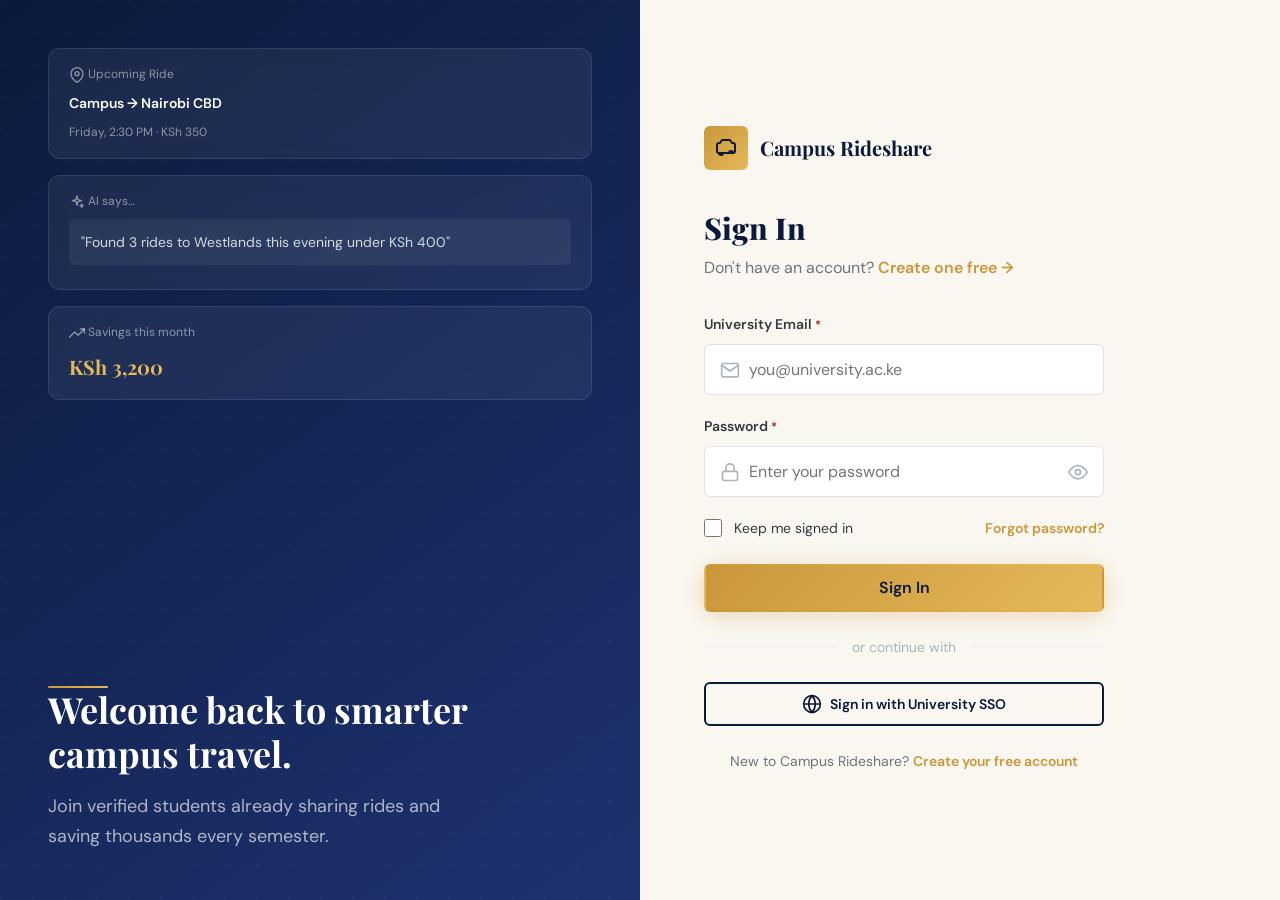
==== commit be56f6a4: "feat: add home dashboard layout and functionality - Created home.html for the dashboard layout with " ====
--- a/frontend/admin.html
+++ b/frontend/admin.html
@@ -3,7 +3,7 @@
   <head>
     <meta charset="UTF-8" />
     <meta name="viewport" content="width=device-width, initial-scale=1.0" />
-    <title>Admin Panel — CampusRide</title>
+    <title>Admin Panel — Campus Rideshare</title>
     <link rel="stylesheet" href="css/base.css" />
     <link rel="stylesheet" href="css/components.css" />
     <link rel="stylesheet" href="css/pages.css" />
@@ -13,7 +13,9 @@
     <nav class="navbar solid" id="navbar">
       <div class="container nav-inner">
         <a href="index.html" class="nav-logo">
-          <div class="nav-logo-icon">🚗</div>
+          <div class="nav-logo-icon">
+            <svg class="icon icon-md"><use href="assets/icons.svg#icon-car"></use></svg>
+          </div>
           CampusRide
         </a>
         <div class="nav-links" id="navLinks">
@@ -22,10 +24,8 @@
           <a href="admin.html" class="nav-link active">Admin</a>
         </div>
         <div class="nav-actions">
-          <span class="badge badge-danger" style="margin-right: var(--space-2)"
-            >Admin</span
-          >
-          <a href="profile.html" class="nav-avatar">MJ</a>
+          <span class="badge badge-danger">Admin</span>
+          <a href="profile.html" class="nav-avatar" id="navAvatar"></a>
           <button class="nav-toggle" id="navToggle">
             <span></span><span></span><span></span>
           </button>
@@ -33,105 +33,78 @@
       </div>
     </nav>
 
-    <div
-      style="
-        padding-top: var(--nav-h);
-        background: var(--gray-50);
-        min-height: 100vh;
-        padding-bottom: 80px;
-      "
-    >
+    <div class="page-body">
       <!-- Admin Header -->
       <div class="admin-header">
         <div class="container">
-          <p class="section-eyebrow" style="color: var(--gold-light)">
-            Control Panel
-          </p>
-          <h1 style="color: var(--white); margin-bottom: var(--space-2)">
-            Admin Dashboard
-          </h1>
-          <p style="color: rgba(255, 255, 255, 0.6); font-size: var(--text-sm)">
-            Monitor platform activity, manage users and oversee all rides.
-          </p>
+          <p class="section-eyebrow gold-light">Control Panel</p>
+          <h1>Admin Dashboard</h1>
+          <p class="admin-header-desc">Monitor platform activity, manage users and oversee all rides.</p>
         </div>
       </div>
 
-      <div class="container" style="padding-top: var(--space-6)">
+      <div class="container mt-6">
         <!-- Admin Stats -->
-        <div class="admin-stats">
+        <div class="admin-stats" id="adminStats">
           <div class="stat-card animate-fade-up">
-            <div class="stat-card-icon gold">👥</div>
-            <div>
-              <div class="stat-number">1,284</div>
+            <div class="stat-card-icon gold">
+              <svg class="icon icon-lg"><use href="assets/icons.svg#icon-users"></use></svg>
+            </div>
+            <div>
+              <div class="stat-number" id="statUsers">–</div>
               <div class="stat-label">Total Users</div>
-              <div
-                style="
-                  font-size: var(--text-xs);
-                  color: var(--success);
-                  margin-top: 4px;
-                "
-              >
-                ↑ +24 this week
-              </div>
+              <div class="stat-change-text up" id="statUsersChange"></div>
             </div>
           </div>
           <div class="stat-card animate-fade-up delay-1">
-            <div class="stat-card-icon navy">🚗</div>
-            <div>
-              <div class="stat-number">342</div>
+            <div class="stat-card-icon navy">
+              <svg class="icon icon-lg"><use href="assets/icons.svg#icon-car"></use></svg>
+            </div>
+            <div>
+              <div class="stat-number" id="statActiveRides">–</div>
               <div class="stat-label">Active Rides</div>
-              <div
-                style="
-                  font-size: var(--text-xs);
-                  color: var(--success);
-                  margin-top: 4px;
-                "
-              >
-                ↑ +12 today
-              </div>
+              <div class="stat-change-text up" id="statRidesChange"></div>
             </div>
           </div>
           <div class="stat-card animate-fade-up delay-2">
-            <div class="stat-card-icon green">✅</div>
-            <div>
-              <div class="stat-number">8,921</div>
+            <div class="stat-card-icon green">
+              <svg class="icon icon-lg"><use href="assets/icons.svg#icon-check-circle"></use></svg>
+            </div>
+            <div>
+              <div class="stat-number" id="statCompleted">–</div>
               <div class="stat-label">Completed Rides</div>
-              <div
-                style="
-                  font-size: var(--text-xs);
-                  color: var(--success);
-                  margin-top: 4px;
-                "
-              >
-                ↑ +156 this month
-              </div>
+              <div class="stat-change-text up" id="statCompletedChange"></div>
             </div>
           </div>
           <div class="stat-card animate-fade-up delay-3">
-            <div class="stat-card-icon blue">⚠️</div>
-            <div>
-              <div class="stat-number">7</div>
+            <div class="stat-card-icon blue">
+              <svg class="icon icon-lg"><use href="assets/icons.svg#icon-alert-triangle"></use></svg>
+            </div>
+            <div>
+              <div class="stat-number" id="statReports">–</div>
               <div class="stat-label">Pending Reports</div>
-              <div
-                style="
-                  font-size: var(--text-xs);
-                  color: var(--danger);
-                  margin-top: 4px;
-                "
-              >
-                ↑ Needs attention
-              </div>
+              <div class="stat-change-text down" id="statReportsChange"></div>
             </div>
           </div>
         </div>
 
         <!-- Tabs -->
-        <div class="tabs" style="margin-bottom: var(--space-6)">
-          <button class="tab-btn active" id="tabUsers">👥 Users</button>
-          <button class="tab-btn" id="tabRides">🚗 Rides</button>
-          <button class="tab-btn" id="tabReports">⚠️ Reports</button>
+        <div class="tabs admin-tab-bar">
+          <button class="tab-btn active" id="tabUsers">
+            <svg class="icon icon-sm"><use href="assets/icons.svg#icon-users"></use></svg>
+            Users
+          </button>
+          <button class="tab-btn" id="tabRides">
+            <svg class="icon icon-sm"><use href="assets/icons.svg#icon-car"></use></svg>
+            Rides
+          </button>
+          <button class="tab-btn" id="tabReports">
+            <svg class="icon icon-sm"><use href="assets/icons.svg#icon-alert-triangle"></use></svg>
+            Reports
+          </button>
           <button class="tab-btn" id="tabVerifications">
-            🪪 Verifications
+            <svg class="icon icon-sm"><use href="assets/icons.svg#icon-file-text"></use></svg>
+            Verifications
           </button>
         </div>
 
@@ -139,257 +112,62 @@
         <div id="panelUsers">
           <div class="card animate-fade-up">
             <div class="card-header">
-              <h3 style="font-size: var(--text-base); color: var(--navy)">
-                All Users
-              </h3>
-              <div style="display: flex; gap: var(--space-3)">
+              <h3 class="card-title">All Users</h3>
+              <div class="flex-between gap-3">
                 <div class="input-wrapper">
-                  <span class="input-icon">🔍</span>
-                  <input
-                    type="text"
-                    class="form-input form-input"
-                    placeholder="Search users..."
-                    style="padding-left: 2.5rem; width: 220px"
-                  />
+                  <span class="input-icon">
+                    <svg class="icon icon-sm"><use href="assets/icons.svg#icon-search"></use></svg>
+                  </span>
+                  <input type="text" class="form-input" id="userSearch" placeholder="Search users..." />
                 </div>
-                <select class="form-select" style="width: auto">
-                  <option>All roles</option>
-                  <option>Passengers</option>
-                  <option>Drivers</option>
-                  <option>Admins</option>
+                <select class="form-select form-select-auto" id="userRoleFilter">
+                  <option value="">All roles</option>
+                  <option value="rider">Passengers</option>
+                  <option value="driver">Drivers</option>
+                  <option value="admin">Admins</option>
                 </select>
               </div>
             </div>
-            <div style="overflow-x: auto">
+            <div class="table-overflow">
               <table class="data-table">
                 <thead>
                   <tr>
                     <th>User</th>
                     <th>Email</th>
                     <th>Role</th>
-                    <th>Rides</th>
-                    <th>Rating</th>
-                    <th>Status</th>
-                    <th>Actions</th>
-                  </tr>
-                </thead>
-                <tbody>
-                  <tr>
-                    <td>
-                      <div
-                        style="
-                          display: flex;
-                          align-items: center;
-                          gap: var(--space-3);
-                        "
-                      >
-                        <div class="avatar avatar-sm">JK</div>
-                        <span style="font-weight: 600">John Kamau</span>
-                      </div>
-                    </td>
-                    <td>john.k@university.ac.ke</td>
-                    <td><span class="badge badge-navy">Driver</span></td>
-                    <td>47</td>
-                    <td>
-                      <span class="stars" style="font-size: 11px">★★★★★</span>
-                      4.9
-                    </td>
-                    <td><span class="badge badge-success">Active</span></td>
-                    <td>
-                      <div class="table-actions">
-                        <button
-                          class="btn btn-sm"
-                          style="border: 1px solid var(--gray-200)"
-                        >
-                          View
-                        </button>
-                        <button class="btn btn-sm btn-danger">Ban</button>
-                      </div>
-                    </td>
-                  </tr>
-                  <tr>
-                    <td>
-                      <div
-                        style="
-                          display: flex;
-                          align-items: center;
-                          gap: var(--space-3);
-                        "
-                      >
-                        <div class="avatar avatar-sm">AW</div>
-                        <span style="font-weight: 600">Amina Wanjiru</span>
-                      </div>
-                    </td>
-                    <td>amina.w@university.ac.ke</td>
-                    <td><span class="badge badge-navy">Driver</span></td>
-                    <td>32</td>
-                    <td>
-                      <span class="stars" style="font-size: 11px">★★★★★</span>
-                      4.8
-                    </td>
-                    <td><span class="badge badge-success">Active</span></td>
-                    <td>
-                      <div class="table-actions">
-                        <button
-                          class="btn btn-sm"
-                          style="border: 1px solid var(--gray-200)"
-                        >
-                          View
-                        </button>
-                        <button class="btn btn-sm btn-danger">Ban</button>
-                      </div>
-                    </td>
-                  </tr>
-                  <tr>
-                    <td>
-                      <div
-                        style="
-                          display: flex;
-                          align-items: center;
-                          gap: var(--space-3);
-                        "
-                      >
-                        <div class="avatar avatar-sm">MJ</div>
-                        <span style="font-weight: 600">Merrinette James</span>
-                      </div>
-                    </td>
-                    <td>merrinette@university.ac.ke</td>
-                    <td><span class="badge badge-gold">Passenger</span></td>
-                    <td>8</td>
-                    <td>
-                      <span class="stars" style="font-size: 11px">★★★★★</span>
-                      4.9
-                    </td>
-                    <td><span class="badge badge-success">Active</span></td>
-                    <td>
-                      <div class="table-actions">
-                        <button
-                          class="btn btn-sm"
-                          style="border: 1px solid var(--gray-200)"
-                        >
-                          View
-                        </button>
-                        <button class="btn btn-sm btn-danger">Ban</button>
-                      </div>
-                    </td>
-                  </tr>
-                  <tr>
-                    <td>
-                      <div
-                        style="
-                          display: flex;
-                          align-items: center;
-                          gap: var(--space-3);
-                        "
-                      >
-                        <div class="avatar avatar-sm">DM</div>
-                        <span style="font-weight: 600">David Mwangi</span>
-                      </div>
-                    </td>
-                    <td>david.m@university.ac.ke</td>
-                    <td><span class="badge badge-navy">Driver</span></td>
-                    <td>58</td>
-                    <td>
-                      <span class="stars" style="font-size: 11px">★★★★☆</span>
-                      4.7
-                    </td>
-                    <td>
-                      <span
-                        class="badge badge-warning"
-                        style="
-                          background: var(--warning-bg);
-                          color: var(--warning);
-                        "
-                        >Suspended</span
-                      >
-                    </td>
-                    <td>
-                      <div class="table-actions">
-                        <button
-                          class="btn btn-sm"
-                          style="border: 1px solid var(--gray-200)"
-                        >
-                          View
-                        </button>
-                        <button class="btn btn-sm btn-primary">Restore</button>
-                      </div>
-                    </td>
-                  </tr>
-                  <tr>
-                    <td>
-                      <div
-                        style="
-                          display: flex;
-                          align-items: center;
-                          gap: var(--space-3);
-                        "
-                      >
-                        <div class="avatar avatar-sm">SK</div>
-                        <span style="font-weight: 600">Sarah Kiprotich</span>
-                      </div>
-                    </td>
-                    <td>sarah.k@university.ac.ke</td>
-                    <td><span class="badge badge-navy">Driver</span></td>
-                    <td>21</td>
-                    <td>
-                      <span class="stars" style="font-size: 11px">★★★★★</span>
-                      5.0
-                    </td>
-                    <td><span class="badge badge-success">Active</span></td>
-                    <td>
-                      <div class="table-actions">
-                        <button
-                          class="btn btn-sm"
-                          style="border: 1px solid var(--gray-200)"
-                        >
-                          View
-                        </button>
-                        <button class="btn btn-sm btn-danger">Ban</button>
-                      </div>
-                    </td>
-                  </tr>
-                </tbody>
-              </table>
-            </div>
-            <div
-              class="card-footer"
-              style="
-                display: flex;
-                align-items: center;
-                justify-content: space-between;
-              "
-            >
-              <span style="font-size: var(--text-sm); color: var(--gray-500)"
-                >Showing 5 of 1,284 users</span
-              >
-              <div style="display: flex; gap: var(--space-2)">
-                <button
-                  class="btn btn-sm"
-                  style="border: 1px solid var(--gray-200)"
-                >
-                  ← Prev
-                </button>
-                <button class="btn btn-sm btn-primary">Next →</button>
+                    <th>Joined</th>
+                    <th>Status</th>
+                    <th>Actions</th>
+                  </tr>
+                </thead>
+                <tbody id="usersTableBody">
+                  <!-- Populated by JS -->
+                </tbody>
+              </table>
+            </div>
+            <div class="admin-pagination" id="usersPagination">
+              <span class="admin-pagination-text" id="usersCount"></span>
+              <div class="admin-pagination-btns">
+                <button class="btn btn-sm btn-ghost" id="usersPrev">Prev</button>
+                <button class="btn btn-sm btn-primary" id="usersNext">Next</button>
               </div>
             </div>
           </div>
         </div>
 
         <!-- RIDES TABLE -->
-        <div id="panelRides" style="display: none">
-          <div class="card animate-fade-up">
-            <div class="card-header">
-              <h3 style="font-size: var(--text-base); color: var(--navy)">
-                All Rides
-              </h3>
-              <select class="form-select" style="width: auto">
-                <option>All statuses</option>
-                <option>Active</option>
-                <option>Completed</option>
-                <option>Cancelled</option>
+        <div id="panelRides" class="hidden">
+          <div class="card animate-fade-up">
+            <div class="card-header">
+              <h3 class="card-title">All Rides</h3>
+              <select class="form-select form-select-auto" id="rideStatusFilter">
+                <option value="">All statuses</option>
+                <option value="scheduled">Scheduled</option>
+                <option value="completed">Completed</option>
+                <option value="cancelled">Cancelled</option>
               </select>
             </div>
-            <div style="overflow-x: auto">
+            <div class="table-overflow">
               <table class="data-table">
                 <thead>
                   <tr>
@@ -402,118 +180,29 @@
                     <th>Actions</th>
                   </tr>
                 </thead>
-                <tbody>
-                  <tr>
-                    <td><strong>Campus → CBD</strong></td>
-                    <td>John Kamau</td>
-                    <td>Dec 15 · 2:30 PM</td>
-                    <td>3/4 booked</td>
-                    <td>KSh 350</td>
-                    <td><span class="badge badge-success">Active</span></td>
-                    <td>
-                      <div class="table-actions">
-                        <button
-                          class="btn btn-sm"
-                          style="border: 1px solid var(--gray-200)"
-                        >
-                          View
-                        </button>
-                        <button class="btn btn-sm btn-danger">Cancel</button>
-                      </div>
-                    </td>
-                  </tr>
-                  <tr>
-                    <td><strong>Campus → Westlands</strong></td>
-                    <td>Amina Wanjiru</td>
-                    <td>Dec 15 · 4:00 PM</td>
-                    <td>2/2 booked</td>
-                    <td>KSh 400</td>
-                    <td><span class="badge badge-success">Active</span></td>
-                    <td>
-                      <div class="table-actions">
-                        <button
-                          class="btn btn-sm"
-                          style="border: 1px solid var(--gray-200)"
-                        >
-                          View
-                        </button>
-                        <button class="btn btn-sm btn-danger">Cancel</button>
-                      </div>
-                    </td>
-                  </tr>
-                  <tr>
-                    <td><strong>Campus → Karen</strong></td>
-                    <td>David Mwangi</td>
-                    <td>Dec 14 · 10:00 AM</td>
-                    <td>4/4 booked</td>
-                    <td>KSh 500</td>
-                    <td><span class="badge badge-gray">Completed</span></td>
-                    <td>
-                      <div class="table-actions">
-                        <button
-                          class="btn btn-sm"
-                          style="border: 1px solid var(--gray-200)"
-                        >
-                          View
-                        </button>
-                      </div>
-                    </td>
-                  </tr>
-                  <tr>
-                    <td><strong>Campus → Kilimani</strong></td>
-                    <td>Sarah Kiprotich</td>
-                    <td>Dec 13 · 1:00 PM</td>
-                    <td>1/4 booked</td>
-                    <td>KSh 300</td>
-                    <td><span class="badge badge-danger">Cancelled</span></td>
-                    <td>
-                      <div class="table-actions">
-                        <button
-                          class="btn btn-sm"
-                          style="border: 1px solid var(--gray-200)"
-                        >
-                          View
-                        </button>
-                      </div>
-                    </td>
-                  </tr>
-                </tbody>
-              </table>
-            </div>
-            <div
-              class="card-footer"
-              style="
-                display: flex;
-                align-items: center;
-                justify-content: space-between;
-              "
-            >
-              <span style="font-size: var(--text-sm); color: var(--gray-500)"
-                >Showing 4 of 342 rides</span
-              >
-              <div style="display: flex; gap: var(--space-2)">
-                <button
-                  class="btn btn-sm"
-                  style="border: 1px solid var(--gray-200)"
-                >
-                  ← Prev
-                </button>
-                <button class="btn btn-sm btn-primary">Next →</button>
+                <tbody id="ridesTableBody">
+                  <!-- Populated by JS -->
+                </tbody>
+              </table>
+            </div>
+            <div class="admin-pagination" id="ridesPagination">
+              <span class="admin-pagination-text" id="ridesCount"></span>
+              <div class="admin-pagination-btns">
+                <button class="btn btn-sm btn-ghost" id="ridesPrev">Prev</button>
+                <button class="btn btn-sm btn-primary" id="ridesNext">Next</button>
               </div>
             </div>
           </div>
         </div>
 
         <!-- REPORTS TABLE -->
-        <div id="panelReports" style="display: none">
-          <div class="card animate-fade-up">
-            <div class="card-header">
-              <h3 style="font-size: var(--text-base); color: var(--navy)">
-                User Reports
-              </h3>
-              <span class="badge badge-danger">7 Pending</span>
-            </div>
-            <div style="overflow-x: auto">
+        <div id="panelReports" class="hidden">
+          <div class="card animate-fade-up">
+            <div class="card-header">
+              <h3 class="card-title">User Reports</h3>
+              <span class="badge badge-danger" id="reportsPendingBadge"></span>
+            </div>
+            <div class="table-overflow">
               <table class="data-table">
                 <thead>
                   <tr>
@@ -525,78 +214,8 @@
                     <th>Actions</th>
                   </tr>
                 </thead>
-                <tbody>
-                  <tr>
-                    <td><strong>David Mwangi</strong></td>
-                    <td>Amina W.</td>
-                    <td>Late pickup — 30 mins</td>
-                    <td>Dec 14, 2024</td>
-                    <td>
-                      <span
-                        class="badge badge-warning"
-                        style="
-                          background: var(--warning-bg);
-                          color: var(--warning);
-                        "
-                        >Pending</span
-                      >
-                    </td>
-                    <td>
-                      <div class="table-actions">
-                        <button class="btn btn-sm btn-primary">Review</button>
-                        <button
-                          class="btn btn-sm"
-                          style="border: 1px solid var(--gray-200)"
-                        >
-                          Dismiss
-                        </button>
-                      </div>
-                    </td>
-                  </tr>
-                  <tr>
-                    <td><strong>Unknown Driver</strong></td>
-                    <td>Sarah K.</td>
-                    <td>No show — cancelled last minute</td>
-                    <td>Dec 12, 2024</td>
-                    <td>
-                      <span
-                        class="badge badge-warning"
-                        style="
-                          background: var(--warning-bg);
-                          color: var(--warning);
-                        "
-                        >Pending</span
-                      >
-                    </td>
-                    <td>
-                      <div class="table-actions">
-                        <button class="btn btn-sm btn-primary">Review</button>
-                        <button
-                          class="btn btn-sm"
-                          style="border: 1px solid var(--gray-200)"
-                        >
-                          Dismiss
-                        </button>
-                      </div>
-                    </td>
-                  </tr>
-                  <tr>
-                    <td><strong>Brian Otieno</strong></td>
-                    <td>Merrinette J.</td>
-                    <td>Inappropriate behaviour</td>
-                    <td>Dec 10, 2024</td>
-                    <td><span class="badge badge-success">Resolved</span></td>
-                    <td>
-                      <div class="table-actions">
-                        <button
-                          class="btn btn-sm"
-                          style="border: 1px solid var(--gray-200)"
-                        >
-                          View
-                        </button>
-                      </div>
-                    </td>
-                  </tr>
+                <tbody id="reportsTableBody">
+                  <!-- Populated by JS -->
                 </tbody>
               </table>
             </div>
@@ -604,15 +223,13 @@
         </div>
 
         <!-- VERIFICATIONS TABLE -->
-        <div id="panelVerifications" style="display: none">
-          <div class="card animate-fade-up">
-            <div class="card-header">
-              <h3 style="font-size: var(--text-base); color: var(--navy)">
-                Driver Verifications
-              </h3>
-              <span class="badge badge-gold">3 Pending</span>
-            </div>
-            <div style="overflow-x: auto">
+        <div id="panelVerifications" class="hidden">
+          <div class="card animate-fade-up">
+            <div class="card-header">
+              <h3 class="card-title">Driver Verifications</h3>
+              <span class="badge badge-gold" id="verificationsPendingBadge"></span>
+            </div>
+            <div class="table-overflow">
               <table class="data-table">
                 <thead>
                   <tr>
@@ -624,101 +241,8 @@
                     <th>Actions</th>
                   </tr>
                 </thead>
-                <tbody>
-                  <tr>
-                    <td>
-                      <div
-                        style="
-                          display: flex;
-                          align-items: center;
-                          gap: var(--space-3);
-                        "
-                      >
-                        <div class="avatar avatar-sm">FN</div>
-                        <span style="font-weight: 600">Faith Njeri</span>
-                      </div>
-                    </td>
-                    <td>DL-2024-8821</td>
-                    <td>Toyota Axio · White</td>
-                    <td>Dec 14, 2024</td>
-                    <td>
-                      <span
-                        class="badge badge-warning"
-                        style="
-                          background: var(--warning-bg);
-                          color: var(--warning);
-                        "
-                        >Pending</span
-                      >
-                    </td>
-                    <td>
-                      <div class="table-actions">
-                        <button class="btn btn-sm btn-primary">Approve</button>
-                        <button class="btn btn-sm btn-danger">Reject</button>
-                      </div>
-                    </td>
-                  </tr>
-                  <tr>
-                    <td>
-                      <div
-                        style="
-                          display: flex;
-                          align-items: center;
-                          gap: var(--space-3);
-                        "
-                      >
-                        <div class="avatar avatar-sm">BO</div>
-                        <span style="font-weight: 600">Brian Otieno</span>
-                      </div>
-                    </td>
-                    <td>DL-2023-4412</td>
-                    <td>Subaru Forester · Silver</td>
-                    <td>Dec 13, 2024</td>
-                    <td>
-                      <span
-                        class="badge badge-warning"
-                        style="
-                          background: var(--warning-bg);
-                          color: var(--warning);
-                        "
-                        >Pending</span
-                      >
-                    </td>
-                    <td>
-                      <div class="table-actions">
-                        <button class="btn btn-sm btn-primary">Approve</button>
-                        <button class="btn btn-sm btn-danger">Reject</button>
-                      </div>
-                    </td>
-                  </tr>
-                  <tr>
-                    <td>
-                      <div
-                        style="
-                          display: flex;
-                          align-items: center;
-                          gap: var(--space-3);
-                        "
-                      >
-                        <div class="avatar avatar-sm">JK</div>
-                        <span style="font-weight: 600">John Kamau</span>
-                      </div>
-                    </td>
-                    <td>DL-2022-1103</td>
-                    <td>Toyota Vitz · White</td>
-                    <td>Dec 01, 2024</td>
-                    <td><span class="badge badge-success">Approved</span></td>
-                    <td>
-                      <div class="table-actions">
-                        <button
-                          class="btn btn-sm"
-                          style="border: 1px solid var(--gray-200)"
-                        >
-                          View
-                        </button>
-                      </div>
-                    </td>
-                  </tr>
+                <tbody id="verificationsTableBody">
+                  <!-- Populated by JS -->
                 </tbody>
               </table>
             </div>
@@ -727,33 +251,10 @@
       </div>
     </div>
 
-    <script>
-      // Mobile nav
-      document.getElementById("navToggle").addEventListener("click", () => {
-        document.getElementById("navLinks").classList.toggle("open");
-      });
-
-      // Tab switching
-      const adminTabs = [
-        { btn: "tabUsers", panel: "panelUsers" },
-        { btn: "tabRides", panel: "panelRides" },
-        { btn: "tabReports", panel: "panelReports" },
-        { btn: "tabVerifications", panel: "panelVerifications" },
-      ];
-
-      adminTabs.forEach(({ btn, panel }) => {
-        document.getElementById(btn).addEventListener("click", () => {
-          adminTabs.forEach((t) => {
-            document.getElementById(t.btn).classList.remove("active");
-            document.getElementById(t.panel).style.display = "none";
-          });
-          document.getElementById(btn).classList.add("active");
-          document.getElementById(panel).style.display = "block";
-        });
-      });
-
-      // Member 1 handles real admin data and actions
-      console.log("admin.js will load real platform data here");
-    </script>
+    <script src="js/config.js"></script>
+    <script src="js/api.js"></script>
+    <script src="js/auth.js"></script>
+    <script src="js/app.js"></script>
+    <script src="js/admin.js"></script>
   </body>
 </html>
--- a/frontend/css/base.css
+++ b/frontend/css/base.css
@@ -207,6 +207,11 @@
 .text-sm     { font-size: var(--text-sm); }
 .text-xs     { font-size: var(--text-xs); }
 .text-center { text-align: center; }
+.flex-1      { flex: 1; }
+.gold-light  { color: var(--gold-light); }
+.overflow-hidden { overflow: hidden; }
+.pb-0        { padding-bottom: 0 !important; }
+.gap-3       { gap: var(--space-3); }
 
 @media (max-width: 1024px) {
   .grid-4 { grid-template-columns: repeat(2, 1fr); }
--- a/frontend/css/components.css
+++ b/frontend/css/components.css
@@ -1,4 +1,20 @@
 @import url('https://fonts.googleapis.com/css2?family=Playfair+Display:wght@600;700;800&family=DM+Sans:wght@300;400;500;600&display=swap');
+
+/* ── Icon Utility ───────────────────────────────────────────── */
+.icon {
+  width: 1em;
+  height: 1em;
+  display: inline-block;
+  vertical-align: middle;
+  flex-shrink: 0;
+}
+
+.icon-sm   { width: 16px; height: 16px; }
+.icon-md   { width: 20px; height: 20px; }
+.icon-lg   { width: 24px; height: 24px; }
+.icon-xl   { width: 32px; height: 32px; }
+.icon-2xl  { width: 40px; height: 40px; }
+.icon-3xl  { width: 48px; height: 48px; }
 
 /* ── Navigation ─────────────────────────────────────────────── */
 .navbar {
@@ -394,6 +410,7 @@
 .badge-danger  { background: var(--danger-bg);      color: var(--danger); }
 .badge-gray    { background: var(--gray-100);        color: var(--gray-600); }
 .badge-info    { background: var(--info-bg);         color: var(--info); }
+.badge-warning { background: var(--warning-bg);      color: var(--warning); }
 
 /* ── Alerts ─────────────────────────────────────────────────── */
 .alert {
--- a/frontend/css/pages.css
+++ b/frontend/css/pages.css
@@ -200,6 +200,25 @@
 .cta-section h2 { color: var(--white); position: relative; z-index: 1; }
 .cta-section p  { color: rgba(255,255,255,0.7); position: relative; z-index: 1; }
 
+.cta-content    { position: relative; z-index: 1; }
+.cta-eyebrow    { color: var(--gold-light); }
+.cta-desc       { font-size: var(--text-lg); max-width: 480px; margin: 0 auto var(--space-8); }
+.cta-actions    { display: flex; gap: var(--space-4); justify-content: center; flex-wrap: wrap; }
+
+.step-item      { text-align: center; }
+.step-item .step-number { margin: 0 auto var(--space-4); }
+
+.hero-card-row      { display: flex; align-items: center; gap: var(--space-3); margin-bottom: var(--space-3); }
+.hero-card-route    { display: flex; align-items: center; gap: var(--space-2); }
+.hero-card-meta     { margin-top: var(--space-2); font-size: var(--text-xs); color: rgba(255,255,255,0.5); }
+.hero-card-label    { font-size: var(--text-xs); color: rgba(255,255,255,0.5); margin-bottom: var(--space-2); }
+.hero-card-bubble   { background: rgba(255,255,255,0.06); border-radius: var(--radius-sm); padding: var(--space-3); font-size: var(--text-sm); color: rgba(255,255,255,0.8); margin-bottom: var(--space-2); }
+.hero-card-result   { font-size: var(--text-sm); color: var(--gold-light); }
+.hero-card-stats    { display: flex; gap: var(--space-6); }
+.hero-card-stat     { text-align: center; }
+.hero-card-stat-num { font-family: var(--font-display); font-size: var(--text-xl); font-weight: 700; color: var(--gold-light); }
+.hero-card-stat-lbl { font-size: var(--text-xs); color: rgba(255,255,255,0.45); }
+
 @media (max-width: 768px) {
   .hero-visual  { display: none; }
   .hero-content { padding: 100px 0 60px; }
@@ -289,6 +308,14 @@
   align-items: center;
   justify-content: center;
   font-size: 1.4rem;
+  color: var(--navy);
+}
+
+.auth-logo-text {
+  font-family: var(--font-display);
+  font-size: var(--text-xl);
+  font-weight: 700;
+  color: var(--navy);
 }
 
 .auth-form-container { max-width: 400px; width: 100%; }
@@ -330,6 +357,12 @@
 }
 
 .auth-footer a { color: var(--gold); font-weight: 600; }
+
+.auth-footer-link {
+  font-size: var(--text-sm);
+  color: var(--gold);
+  font-weight: 600;
+}
 
 .password-toggle {
   position: absolute;
@@ -750,6 +783,49 @@
 }
 
 .verification-item.verified { background: var(--success-bg); border-color: var(--success); }
+.verification-item-left {
+  display: flex;
+  align-items: center;
+  gap: var(--space-3);
+}
+.verification-item-title { font-size: var(--text-sm); font-weight: 600; }
+.verification-item-desc  { font-size: var(--text-xs); color: var(--gray-400); }
+
+.profile-edit-btn {
+  position: relative;
+  z-index: 1;
+  align-self: flex-start;
+}
+.profile-avatar-wrapper {
+  position: relative;
+  z-index: 1;
+  flex-shrink: 0;
+}
+.profile-online-dot {
+  position: absolute;
+  bottom: 0;
+  right: 0;
+  width: 24px;
+  height: 24px;
+  background: var(--success);
+  border-radius: 50%;
+  border: 2px solid var(--white);
+}
+.profile-right-col {
+  display: flex;
+  flex-direction: column;
+  gap: var(--space-6);
+}
+.badge-list {
+  display: flex;
+  flex-direction: column;
+  gap: var(--space-3);
+}
+.safety-checks {
+  display: flex;
+  flex-direction: column;
+  gap: var(--space-4);
+}
 
 .review-card {
   padding: var(--space-5);
@@ -774,6 +850,7 @@
   grid-template-columns: 280px 1fr;
   background: var(--gray-50);
 }
+.ai-page-offset { margin-top: var(--nav-h); }
 
 .ai-sidebar {
   background: var(--white);
@@ -853,6 +930,45 @@
 }
 
 .ai-status { font-size: var(--text-xs); color: var(--success); font-weight: 600; }
+.ai-chat-header-info     { flex: 1; }
+.ai-chat-header-title    { font-weight: 700; color: var(--navy); font-size: var(--text-sm); }
+.chat-history-label {
+  font-size: var(--text-xs);
+  color: var(--gray-400);
+  padding: var(--space-3);
+  font-weight: 700;
+  text-transform: uppercase;
+  letter-spacing: 0.08em;
+}
+.chat-history-label + .chat-history-label { margin-top: var(--space-2); }
+.chat-input-form {
+  display: flex;
+  gap: var(--space-2);
+  padding: var(--space-3);
+}
+.chat-input-form textarea {
+  flex: 1;
+  resize: none;
+  padding: 10px 14px;
+  border: 1px solid var(--gray-300);
+  border-radius: var(--radius-md);
+  font-size: var(--text-sm);
+  font-family: var(--font-body);
+}
+.chat-input-form textarea:focus {
+  outline: none;
+  border-color: var(--gold);
+  box-shadow: 0 0 0 3px rgba(201,151,58,0.12);
+}
+.chat-ride-card-header {
+  display: flex;
+  justify-content: space-between;
+  align-items: center;
+  margin-bottom: 6px;
+}
+.chat-ride-card-route { font-weight: 700; font-size: var(--text-sm); }
+.chat-ride-card-price { font-family: var(--font-display); font-weight: 700; color: var(--navy); }
+.chat-ride-card-meta  { font-size: var(--text-xs); color: var(--gray-500); }
 
 .chat-messages {
   flex: 1;
@@ -1039,6 +1155,363 @@
 .data-table tbody tr:hover     { background: var(--gray-50); }
 .data-table tbody tr:last-child td { border-bottom: none; }
 .table-actions { display: flex; gap: var(--space-2); }
+.admin-header-desc { color: rgba(255,255,255,0.6); font-size: var(--text-sm); }
+.admin-tab-bar  { margin-bottom: var(--space-6); }
+.table-user-cell {
+  display: flex;
+  align-items: center;
+  gap: var(--space-3);
+}
+.table-user-cell span { font-weight: 600; }
+.table-overflow { overflow-x: auto; }
+.admin-pagination {
+  display: flex;
+  align-items: center;
+  justify-content: space-between;
+  padding: var(--space-4) var(--space-5);
+}
+.admin-pagination-text { font-size: var(--text-sm); color: var(--gray-500); }
+.admin-pagination-btns { display: flex; gap: var(--space-2); }
+.stat-change-text {
+  font-size: var(--text-xs);
+  margin-top: 4px;
+}
+.stat-change-text.up   { color: var(--success); }
+.stat-change-text.down { color: var(--danger); }
+
+/* Map placeholder */
+.map-placeholder { width: 100%; height: 100%; display: flex; align-items: center; justify-content: center; background: var(--surface-2); border-radius: var(--radius-md); }
+.map-placeholder-inner { text-align: center; color: var(--text-muted); }
 
 @media (max-width: 1024px) { .admin-stats { grid-template-columns: repeat(2, 1fr); } }
-@media (max-width: 600px)  { .admin-stats { grid-template-columns: 1fr; } }+@media (max-width: 600px)  { .admin-stats { grid-template-columns: 1fr; } }
+
+/* ══════════════════════════════════════════════════════════════
+   SHARED PAGE UTILITIES
+══════════════════════════════════════════════════════════════ */
+
+/* Page body wrapper — used on all authenticated pages below the navbar */
+.page-body {
+  padding-top: var(--nav-h);
+  background: var(--gray-50);
+  min-height: 100vh;
+  padding-bottom: 80px;
+}
+
+/* Sidebar user info block */
+.sidebar-user {
+  display: flex;
+  align-items: center;
+  gap: var(--space-3);
+  padding: var(--space-3);
+  margin-bottom: var(--space-4);
+}
+.sidebar-user-name { font-weight: 700; font-size: var(--text-sm); color: var(--navy); }
+.sidebar-user-role { font-size: var(--text-xs); color: var(--gray-400); }
+
+/* Stat change indicator */
+.stat-change       { font-size: var(--text-xs); margin-top: 4px; }
+.stat-change.up    { color: var(--success); }
+.stat-change.down  { color: var(--danger); }
+
+/* Ride list item (dashboard upcoming rides, profile history) */
+.ride-item {
+  display: flex;
+  align-items: center;
+  gap: var(--space-4);
+  padding: var(--space-4) var(--space-6);
+  border-bottom: 1px solid var(--gray-100);
+}
+.ride-item:last-child { border-bottom: none; }
+.ride-item-icon {
+  width: 44px;
+  height: 44px;
+  background: linear-gradient(135deg, var(--navy), var(--navy-light));
+  border-radius: var(--radius-sm);
+  display: flex;
+  align-items: center;
+  justify-content: center;
+  flex-shrink: 0;
+  color: var(--gold-light);
+}
+.ride-item-route { font-weight: 600; font-size: var(--text-sm); color: var(--navy); }
+.ride-item-meta  { font-size: var(--text-xs); color: var(--gray-400); margin-top: 2px; }
+
+/* Activity item */
+.activity-item {
+  display: flex;
+  align-items: center;
+  gap: var(--space-4);
+  padding: var(--space-4) var(--space-6);
+  border-bottom: 1px solid var(--gray-100);
+}
+.activity-item:last-child { border-bottom: none; }
+.activity-time { font-size: var(--text-xs); color: var(--gray-400); margin-left: auto; white-space: nowrap; }
+
+/* Step wizard (create-ride) */
+.wizard-steps {
+  display: flex;
+  align-items: center;
+  justify-content: center;
+  gap: var(--space-2);
+  margin-bottom: var(--space-8);
+}
+.wizard-step {
+  display: flex;
+  align-items: center;
+  gap: var(--space-2);
+}
+.wizard-step-circle {
+  width: 32px;
+  height: 32px;
+  border-radius: 50%;
+  background: var(--gray-200);
+  color: var(--gray-500);
+  display: flex;
+  align-items: center;
+  justify-content: center;
+  font-weight: 700;
+  font-size: 14px;
+  transition: background var(--duration-md) var(--ease), color var(--duration-md) var(--ease);
+}
+.wizard-step-circle.active {
+  background: var(--gold);
+  color: var(--navy);
+}
+.wizard-step-label {
+  font-size: 14px;
+  font-weight: 600;
+  color: var(--gray-400);
+  transition: color var(--duration-md) var(--ease);
+}
+.wizard-step-label.active { color: var(--navy); }
+.wizard-divider { width: 60px; height: 2px; background: var(--gray-200); margin: 0 12px; }
+
+/* Seat layout preview */
+.seat-preview {
+  background: var(--gray-50);
+  border: 1px solid var(--gray-200);
+  border-radius: var(--radius);
+  padding: var(--space-6);
+  text-align: center;
+}
+.seat-preview-label { font-size: var(--text-xs); color: var(--gray-400); margin-bottom: var(--space-4); }
+.seat-preview-hint  { font-size: var(--text-xs); color: var(--gray-400); margin-top: var(--space-3); }
+
+/* Ride summary box */
+.ride-summary {
+  background: var(--cream);
+  border: 1px solid var(--gray-200);
+  border-radius: var(--radius);
+  padding: var(--space-6);
+  margin-top: var(--space-4);
+}
+
+/* Form actions row */
+.form-actions {
+  display: flex;
+  justify-content: space-between;
+  margin-top: var(--space-6);
+}
+.form-actions-end {
+  display: flex;
+  justify-content: flex-end;
+  margin-top: var(--space-4);
+}
+
+/* Ride card inline meta row using SVG icons */
+.ride-card-info {
+  display: flex;
+  gap: var(--space-4);
+  margin-bottom: var(--space-4);
+}
+.ride-card-info-item {
+  display: flex;
+  align-items: center;
+  gap: var(--space-1);
+  font-size: var(--text-sm);
+  color: var(--gray-600);
+}
+.ride-card-price {
+  font-family: var(--font-display);
+  font-size: var(--text-2xl);
+  font-weight: 800;
+  color: var(--navy);
+}
+
+/* Ride detail hero meta row */
+.ride-hero-meta {
+  position: relative;
+  z-index: 1;
+  display: flex;
+  gap: var(--space-6);
+  flex-wrap: wrap;
+}
+.ride-hero-meta-item label { font-size: var(--text-xs); color: rgba(255,255,255,0.5); }
+.ride-hero-meta-item span  { font-weight: 600; color: var(--white); display: block; }
+
+/* Driver stat boxes */
+.driver-stat-grid {
+  display: grid;
+  grid-template-columns: repeat(3, 1fr);
+  gap: var(--space-4);
+}
+.driver-stat-box {
+  text-align: center;
+  padding: var(--space-4);
+  background: var(--gray-50);
+  border-radius: var(--radius);
+}
+.driver-stat-num   { font-family: var(--font-display); font-size: var(--text-2xl); font-weight: 700; color: var(--navy); }
+.driver-stat-label { font-size: var(--text-xs); color: var(--gray-400); }
+
+/* Seat legend */
+.seat-legend {
+  display: flex;
+  gap: var(--space-4);
+  margin-top: var(--space-3);
+}
+.seat-legend-item {
+  display: flex;
+  align-items: center;
+  gap: 6px;
+  font-size: var(--text-xs);
+  color: var(--gray-500);
+}
+.seat-legend-dot {
+  width: 14px;
+  height: 14px;
+  border-radius: 3px;
+}
+.seat-legend-dot.available { background: var(--gold); }
+.seat-legend-dot.taken     { background: var(--gray-200); }
+
+/* Price breakdown */
+.price-breakdown {
+  background: var(--gray-50);
+  border-radius: var(--radius);
+  padding: var(--space-4);
+  margin-bottom: var(--space-5);
+}
+.price-breakdown-row {
+  display: flex;
+  justify-content: space-between;
+  margin-bottom: var(--space-2);
+  font-size: var(--text-sm);
+}
+.price-breakdown-label { color: var(--gray-500); }
+.price-breakdown-value { font-weight: 600; }
+.price-breakdown-total {
+  display: flex;
+  justify-content: space-between;
+  padding-top: var(--space-3);
+  border-top: 1px solid var(--gray-200);
+  margin-top: var(--space-3);
+}
+.price-breakdown-total-label { font-weight: 700; color: var(--navy); }
+.price-breakdown-total-value { font-family: var(--font-display); font-size: var(--text-xl); font-weight: 700; color: var(--navy); }
+
+/* Safety note box */
+.safety-note {
+  margin-top: var(--space-5);
+  padding: var(--space-4);
+  background: rgba(26,122,74,0.06);
+  border-radius: var(--radius-sm);
+  border: 1px solid rgba(26,122,74,0.15);
+}
+.safety-note-title { font-size: var(--text-xs); font-weight: 700; color: var(--success); margin-bottom: 4px; }
+.safety-note-text  { font-size: var(--text-xs); color: var(--gray-500); }
+
+/* Review meta row */
+.review-meta {
+  display: flex;
+  align-items: center;
+  gap: var(--space-3);
+  margin-bottom: var(--space-3);
+}
+.review-text { font-size: var(--text-sm); color: var(--gray-600); }
+
+/* Badge item (profile) */
+.badge-item {
+  display: flex;
+  align-items: center;
+  gap: var(--space-3);
+  padding: var(--space-3);
+  border-radius: var(--radius-sm);
+  border: 1px solid var(--gray-200);
+  background: var(--gray-50);
+}
+.badge-item.earned {
+  background: rgba(201,151,58,0.08);
+  border-color: rgba(201,151,58,0.2);
+}
+.badge-item.locked { opacity: 0.5; }
+.badge-item-name  { font-size: var(--text-sm); font-weight: 700; color: var(--navy); }
+.badge-item-desc  { font-size: var(--text-xs); color: var(--gray-400); }
+
+/* Search bar (find-ride hero) */
+.search-bar {
+  background: var(--white);
+  border-radius: var(--radius-lg);
+  padding: var(--space-5);
+  display: flex;
+  gap: var(--space-4);
+  flex-wrap: wrap;
+  align-items: flex-end;
+  box-shadow: var(--shadow-lg);
+}
+.search-bar .form-group { flex: 1; min-width: 140px; margin-bottom: 0; }
+
+/* Find-ride hero header */
+.find-ride-hero {
+  background: linear-gradient(135deg, var(--navy) 0%, var(--navy-light) 100%);
+  padding: var(--space-10) 0;
+}
+.find-ride-hero h1 { color: var(--white); margin-bottom: var(--space-6); }
+
+/* Page centering container */
+.page-center { max-width: 860px; margin: 0 auto; }
+
+/* Upload zone title */
+.upload-zone-title { font-weight: 600; color: var(--navy); font-size: var(--text-sm); }
+
+/* Card footer flex */
+.card-footer-flex {
+  display: flex;
+  align-items: center;
+  justify-content: space-between;
+  padding: var(--space-4) var(--space-6);
+}
+
+/* Pagination */
+.pagination {
+  display: flex;
+  gap: var(--space-2);
+}
+
+/* Filters header title */
+.filters-title { font-size: var(--text-base); color: var(--navy); }
+
+/* Price/earnings hint below price display */
+.price-hint { font-size: var(--text-xs); color: rgba(255,255,255,0.6); margin-top: var(--space-2); }
+
+/* Ride card driver row */
+.ride-card-driver {
+  display: flex;
+  align-items: center;
+  gap: var(--space-3);
+  margin-bottom: var(--space-4);
+}
+.ride-card-driver-name { font-weight: 700; font-size: var(--text-sm); color: var(--navy); }
+
+/* Ride card meta after header */
+.ride-card-header-meta {
+  margin-top: var(--space-3);
+  display: flex;
+  justify-content: space-between;
+  align-items: center;
+}
+.ride-card-date { font-size: var(--text-xs); color: rgba(255,255,255,0.6); }
+
+/* AI chat overrides */
+.upload-zone-title { font-weight: 600; }
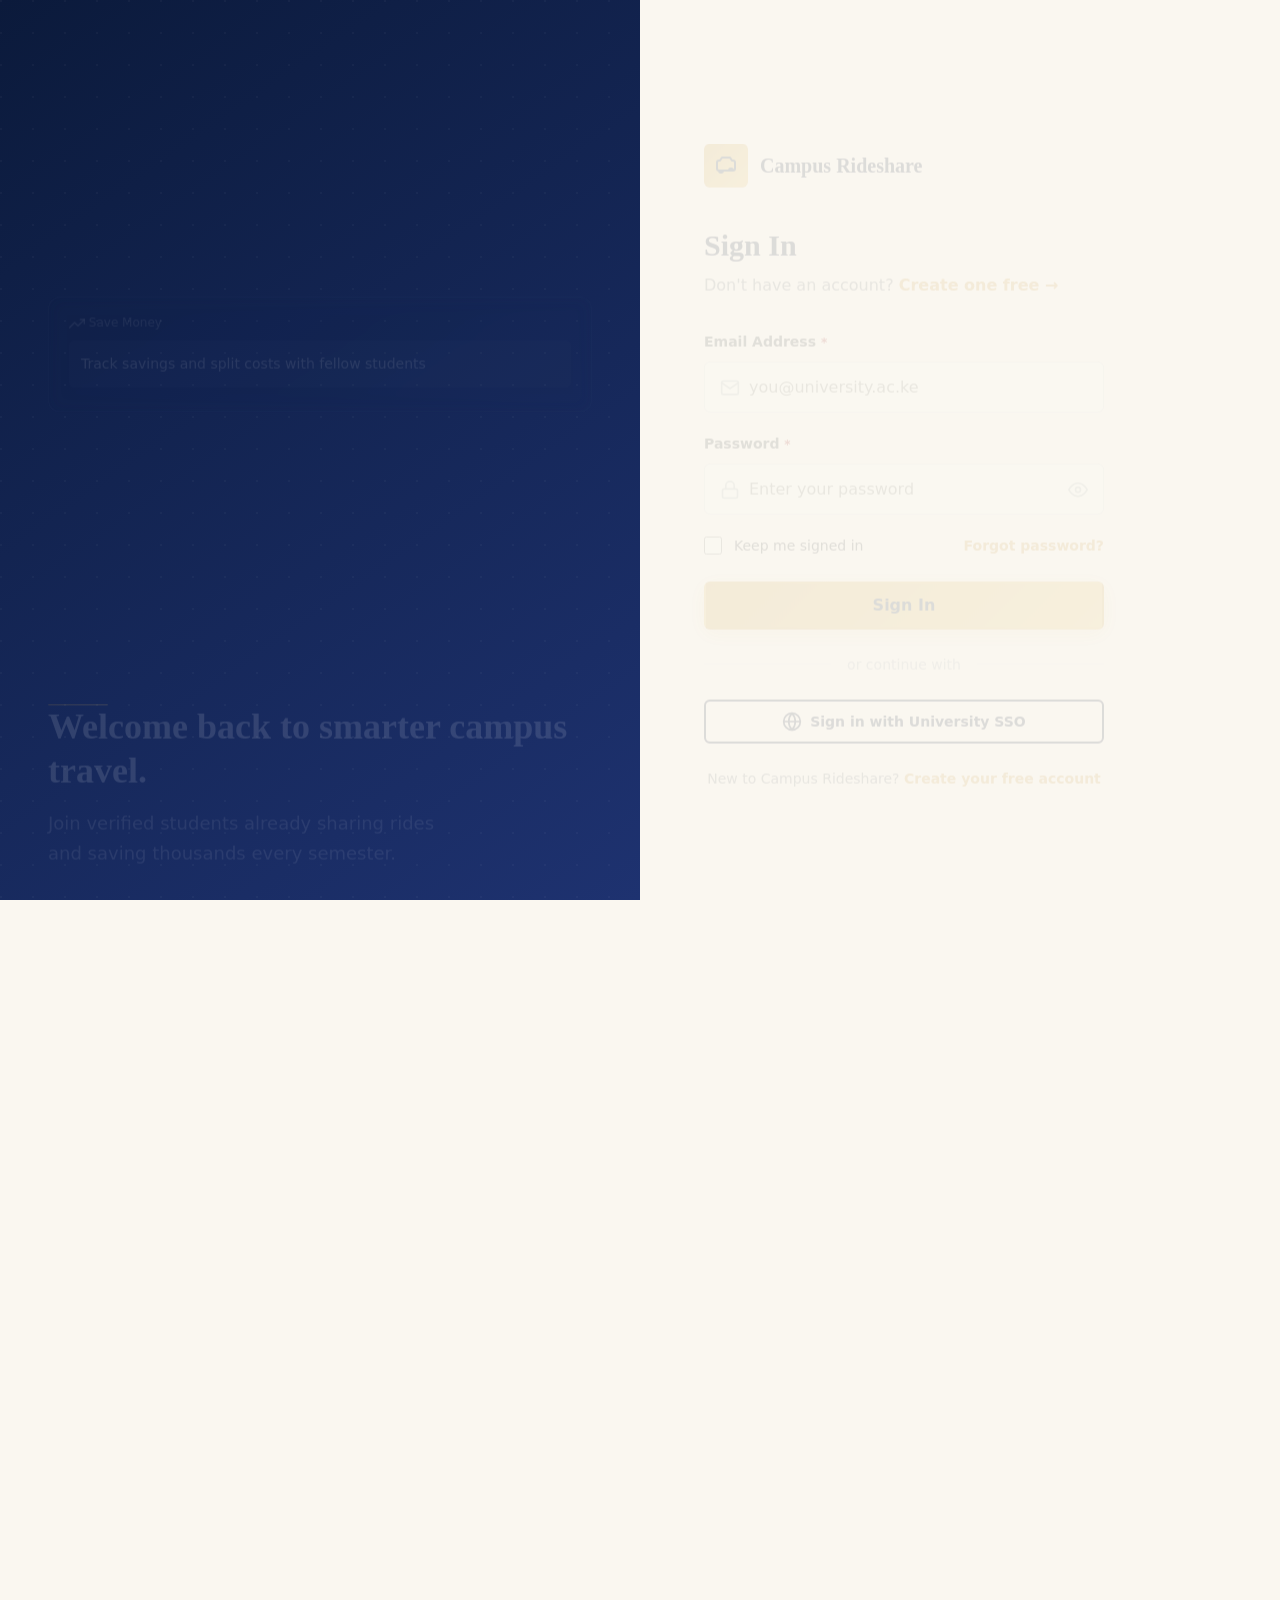
==== commit 4cd84151: "refactor: Update AI assistant integration and enhance frontend features" ====
--- a/frontend/admin.html
+++ b/frontend/admin.html
@@ -19,7 +19,7 @@
           CampusRide
         </a>
         <div class="nav-links" id="navLinks">
-          <a href="dashboard.html" class="nav-link">Dashboard</a>
+          <a href="home.html" class="nav-link">Home</a>
           <a href="find-ride.html" class="nav-link">Find a Ride</a>
           <a href="admin.html" class="nav-link active">Admin</a>
         </div>
--- a/frontend/css/base.css
+++ b/frontend/css/base.css
@@ -209,6 +209,7 @@
 .text-center { text-align: center; }
 .flex-1      { flex: 1; }
 .gold-light  { color: var(--gold-light); }
+.text-success { color: var(--success); }
 .overflow-hidden { overflow: hidden; }
 .pb-0        { padding-bottom: 0 !important; }
 .gap-3       { gap: var(--space-3); }
--- a/frontend/css/components.css
+++ b/frontend/css/components.css
@@ -116,6 +116,9 @@
   gap: 5px;
   cursor: pointer;
   padding: var(--space-2);
+  background: none;
+  border: none;
+  outline: none;
 }
 
 .nav-toggle span {
